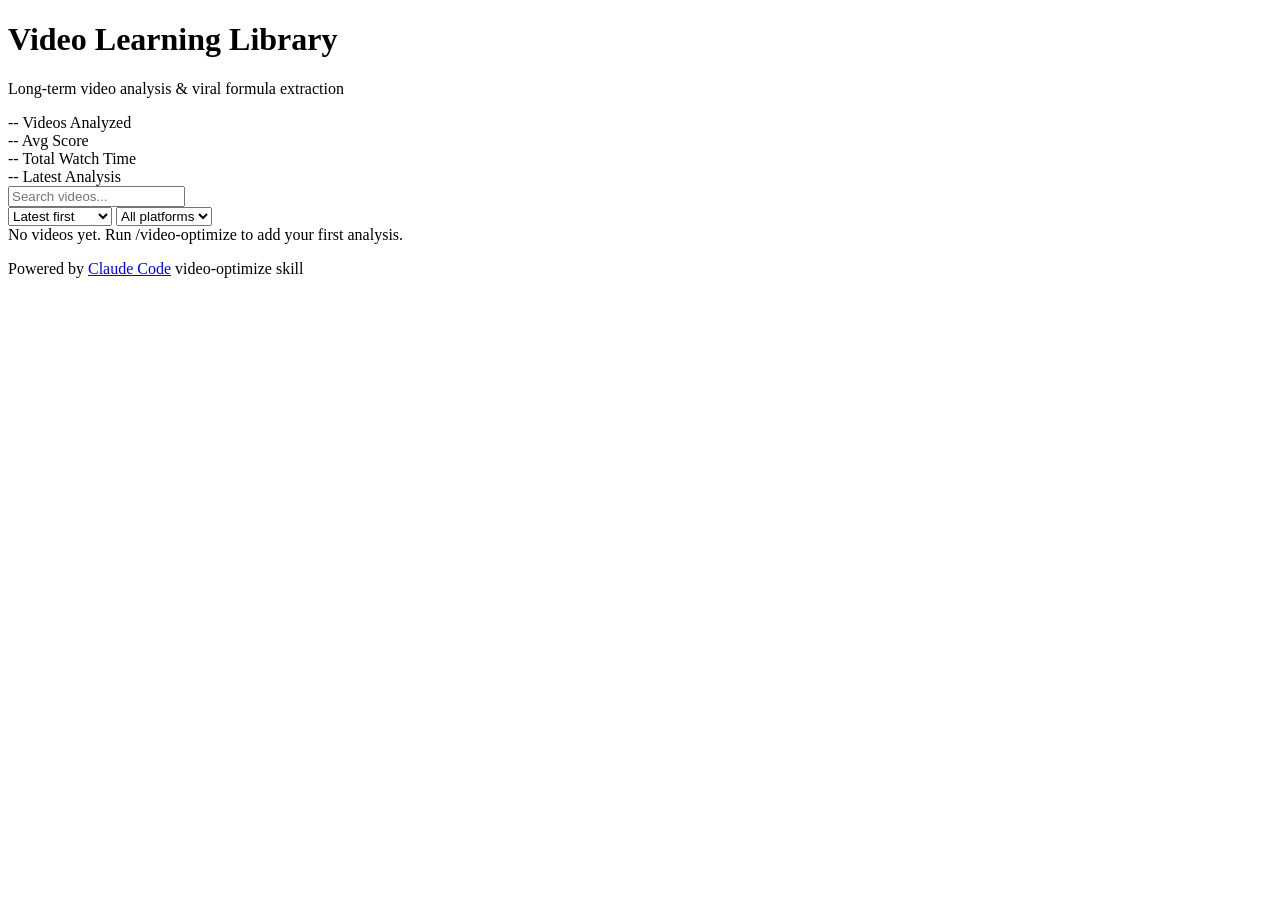
==== index.html @ 24462c11 "Initial dashboard" ====
<!DOCTYPE html>
<html lang="zh-CN">
<head>
<meta charset="UTF-8">
<meta name="viewport" content="width=device-width, initial-scale=1.0">
<title>Video Learning Library</title>
<link rel="stylesheet" href="assets/styles.css">
</head>
<body>

<header class="site-header">
    <div class="header-inner">
        <h1 class="site-title">Video Learning Library</h1>
        <p class="site-subtitle">Long-term video analysis & viral formula extraction</p>
    </div>
</header>

<div class="stats-bar" id="statsBar">
    <div class="stat-item">
        <span class="stat-value" id="statTotal">--</span>
        <span class="stat-label">Videos Analyzed</span>
    </div>
    <div class="stat-item">
        <span class="stat-value" id="statAvgScore">--</span>
        <span class="stat-label">Avg Score</span>
    </div>
    <div class="stat-item">
        <span class="stat-value" id="statWatchTime">--</span>
        <span class="stat-label">Total Watch Time</span>
    </div>
    <div class="stat-item">
        <span class="stat-value" id="statLatest">--</span>
        <span class="stat-label">Latest Analysis</span>
    </div>
</div>

<div class="container">
    <div class="toolbar">
        <input type="text" id="searchInput" class="search-input" placeholder="Search videos..." />
        <div class="filter-group">
            <select id="sortSelect" class="filter-select">
                <option value="date-desc">Latest first</option>
                <option value="date-asc">Oldest first</option>
                <option value="score-desc">Highest score</option>
                <option value="score-asc">Lowest score</option>
            </select>
            <select id="platformFilter" class="filter-select">
                <option value="">All platforms</option>
            </select>
        </div>
    </div>

    <div class="video-grid" id="videoGrid">
        <div class="loading">Loading catalog...</div>
    </div>

    <div class="empty-state" id="emptyState" style="display:none">
        <p>No videos found matching your criteria.</p>
    </div>
</div>

<footer class="site-footer">
    <p>Powered by <a href="https://github.com/anthropics/claude-code" target="_blank">Claude Code</a> video-optimize skill</p>
</footer>

<script>
let allVideos = [];

async function loadCatalog() {
    try {
        const resp = await fetch('data/catalog.json');
        if (!resp.ok) throw new Error('Catalog not found');
        const catalog = await resp.json();
        allVideos = catalog.videos || [];
        updateStats(catalog);
        populatePlatformFilter();
        renderVideos();
    } catch (e) {
        document.getElementById('videoGrid').innerHTML =
            '<div class="loading">No videos yet. Run /video-optimize to add your first analysis.</div>';
    }
}

function updateStats(catalog) {
    document.getElementById('statTotal').textContent = catalog.total_videos || 0;
    const videos = catalog.videos || [];
    if (videos.length > 0) {
        const avg = videos.reduce((s, v) => s + (v.score || 0), 0) / videos.length;
        document.getElementById('statAvgScore').textContent = avg.toFixed(1);

        const totalSec = videos.reduce((s, v) => s + (v.duration || 0), 0);
        const hours = Math.floor(totalSec / 3600);
        const mins = Math.floor((totalSec % 3600) / 60);
        document.getElementById('statWatchTime').textContent =
            hours > 0 ? hours + 'h ' + mins + 'm' : mins + 'm';

        document.getElementById('statLatest').textContent = videos[0].date || '--';
    }
}

function populatePlatformFilter() {
    const platforms = [...new Set(allVideos.map(v => v.platform).filter(Boolean))];
    const select = document.getElementById('platformFilter');
    platforms.forEach(p => {
        const opt = document.createElement('option');
        opt.value = p;
        opt.textContent = p;
        select.appendChild(opt);
    });
}

function getFilteredVideos() {
    const query = document.getElementById('searchInput').value.toLowerCase();
    const platform = document.getElementById('platformFilter').value;
    const sort = document.getElementById('sortSelect').value;

    let filtered = allVideos.filter(v => {
        if (query && !v.title.toLowerCase().includes(query) &&
            !v.summary.toLowerCase().includes(query)) return false;
        if (platform && v.platform !== platform) return false;
        return true;
    });

    filtered.sort((a, b) => {
        switch (sort) {
            case 'date-desc': return (b.date || '').localeCompare(a.date || '');
            case 'date-asc': return (a.date || '').localeCompare(b.date || '');
            case 'score-desc': return (b.score || 0) - (a.score || 0);
            case 'score-asc': return (a.score || 0) - (b.score || 0);
            default: return 0;
        }
    });

    return filtered;
}

function scoreColor(score) {
    if (score >= 8) return '#22c55e';
    if (score >= 6) return '#eab308';
    if (score >= 4) return '#f97316';
    return '#ef4444';
}

function formatDuration(seconds) {
    if (!seconds) return '--';
    const m = Math.floor(seconds / 60);
    const s = Math.floor(seconds % 60);
    return m + ':' + String(s).padStart(2, '0');
}

function platformIcon(platform) {
    const icons = {
        'YouTube': 'YT',
        'Bilibili': 'B',
        'Douyin': 'DY',
        'Xiaohongshu': 'XHS',
        'TikTok': 'TT'
    };
    return icons[platform] || '?';
}

function platformColorClass(platform) {
    const colors = {
        'YouTube': 'platform-youtube',
        'Bilibili': 'platform-bilibili',
        'Douyin': 'platform-douyin',
        'Xiaohongshu': 'platform-xiaohongshu',
        'TikTok': 'platform-tiktok'
    };
    return colors[platform] || 'platform-default';
}

function renderVideos() {
    const grid = document.getElementById('videoGrid');
    const empty = document.getElementById('emptyState');
    const videos = getFilteredVideos();

    if (videos.length === 0) {
        grid.innerHTML = '';
        empty.style.display = 'block';
        return;
    }
    empty.style.display = 'none';

    grid.innerHTML = videos.map(v => {
        const color = scoreColor(v.score);
        const pClass = platformColorClass(v.platform);
        return `
        <a class="video-card" href="${v.report || '#'}">
            <div class="card-thumb">
                <img src="${v.thumbnail || ''}" alt="" loading="lazy"
                     onerror="this.style.display='none'" />
                <span class="card-duration">${formatDuration(v.duration)}</span>
                <span class="card-platform ${pClass}">${platformIcon(v.platform)}</span>
            </div>
            <div class="card-body">
                <div class="card-header">
                    <div class="card-score" style="background:${color}">${v.score || '?'}</div>
                    <div class="card-meta">
                        <h3 class="card-title">${escapeHtml(v.title || 'Untitled')}</h3>
                        <span class="card-date">${v.date || ''}</span>
                    </div>
                </div>
                <p class="card-summary">${escapeHtml((v.summary || '').substring(0, 120))}${(v.summary || '').length > 120 ? '...' : ''}</p>
            </div>
        </a>`;
    }).join('');
}

function escapeHtml(str) {
    const div = document.createElement('div');
    div.textContent = str;
    return div.innerHTML;
}

// Event listeners
document.getElementById('searchInput').addEventListener('input', renderVideos);
document.getElementById('sortSelect').addEventListener('change', renderVideos);
document.getElementById('platformFilter').addEventListener('change', renderVideos);

// Init
loadCatalog();
</script>

</body>
</html>
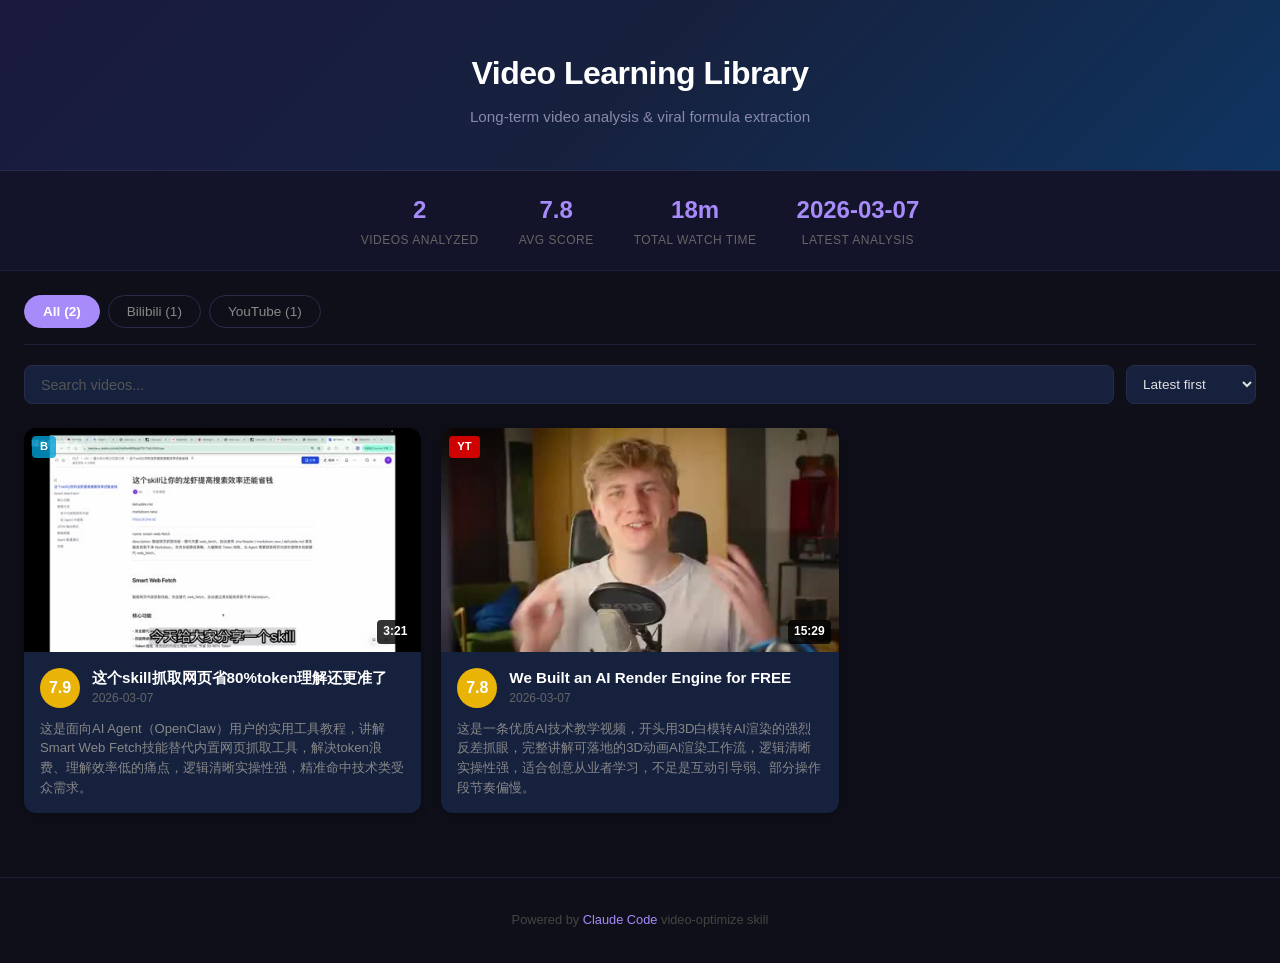
==== commit 2dbd16f2: "Update: platform category tabs" ====
--- a/index.html
+++ b/index.html
@@ -35,19 +35,18 @@
 </div>
 
 <div class="container">
+    <div class="platform-tabs" id="platformTabs">
+        <button class="tab-btn active" data-platform="">All</button>
+    </div>
+
     <div class="toolbar">
         <input type="text" id="searchInput" class="search-input" placeholder="Search videos..." />
-        <div class="filter-group">
-            <select id="sortSelect" class="filter-select">
-                <option value="date-desc">Latest first</option>
-                <option value="date-asc">Oldest first</option>
-                <option value="score-desc">Highest score</option>
-                <option value="score-asc">Lowest score</option>
-            </select>
-            <select id="platformFilter" class="filter-select">
-                <option value="">All platforms</option>
-            </select>
-        </div>
+        <select id="sortSelect" class="filter-select">
+            <option value="date-desc">Latest first</option>
+            <option value="date-asc">Oldest first</option>
+            <option value="score-desc">Highest score</option>
+            <option value="score-asc">Lowest score</option>
+        </select>
     </div>
 
     <div class="video-grid" id="videoGrid">
@@ -65,6 +64,7 @@
 
 <script>
 let allVideos = [];
+let activePlatform = '';
 
 async function loadCatalog() {
     try {
@@ -73,7 +73,7 @@
         const catalog = await resp.json();
         allVideos = catalog.videos || [];
         updateStats(catalog);
-        populatePlatformFilter();
+        buildPlatformTabs();
         renderVideos();
     } catch (e) {
         document.getElementById('videoGrid').innerHTML =
@@ -98,20 +98,50 @@
     }
 }
 
-function populatePlatformFilter() {
+const platformLabels = {
+    'YouTube': 'YouTube',
+    'Bilibili': 'Bilibili',
+    'Douyin': 'Douyin',
+    'Xiaohongshu': 'Xiaohongshu',
+    'TikTok': 'TikTok'
+};
+
+function buildPlatformTabs() {
     const platforms = [...new Set(allVideos.map(v => v.platform).filter(Boolean))];
-    const select = document.getElementById('platformFilter');
+    const container = document.getElementById('platformTabs');
+    // Count per platform
+    const counts = {};
+    allVideos.forEach(v => { counts[v.platform] = (counts[v.platform] || 0) + 1; });
+
+    // "All" tab already exists, add count
+    container.querySelector('[data-platform=""]').textContent = 'All (' + allVideos.length + ')';
+
     platforms.forEach(p => {
-        const opt = document.createElement('option');
-        opt.value = p;
-        opt.textContent = p;
-        select.appendChild(opt);
+        const btn = document.createElement('button');
+        btn.className = 'tab-btn';
+        btn.dataset.platform = p;
+        btn.textContent = (platformLabels[p] || p) + ' (' + (counts[p] || 0) + ')';
+        btn.addEventListener('click', () => {
+            container.querySelectorAll('.tab-btn').forEach(b => b.classList.remove('active'));
+            btn.classList.add('active');
+            activePlatform = p;
+            renderVideos();
+        });
+        container.appendChild(btn);
+    });
+
+    // "All" tab click handler
+    container.querySelector('[data-platform=""]').addEventListener('click', function() {
+        container.querySelectorAll('.tab-btn').forEach(b => b.classList.remove('active'));
+        this.classList.add('active');
+        activePlatform = '';
+        renderVideos();
     });
 }
 
 function getFilteredVideos() {
     const query = document.getElementById('searchInput').value.toLowerCase();
-    const platform = document.getElementById('platformFilter').value;
+    const platform = activePlatform;
     const sort = document.getElementById('sortSelect').value;
 
     let filtered = allVideos.filter(v => {
@@ -216,7 +246,6 @@
 // Event listeners
 document.getElementById('searchInput').addEventListener('input', renderVideos);
 document.getElementById('sortSelect').addEventListener('change', renderVideos);
-document.getElementById('platformFilter').addEventListener('change', renderVideos);
 
 // Init
 loadCatalog();
--- a/assets/styles.css
+++ b/assets/styles.css
@@ -0,0 +1,262 @@
+/* Video Learning Library - Dashboard Styles */
+* { margin: 0; padding: 0; box-sizing: border-box; }
+
+body {
+    font-family: -apple-system, BlinkMacSystemFont, 'Segoe UI', Roboto, 'Noto Sans SC', sans-serif;
+    background: #0f0f1a;
+    color: #e0e0e0;
+    line-height: 1.6;
+    min-height: 100vh;
+}
+
+/* Header */
+.site-header {
+    background: linear-gradient(135deg, #1a1a3e 0%, #16213e 50%, #0f3460 100%);
+    padding: 48px 24px 40px;
+    text-align: center;
+    border-bottom: 1px solid #2a2a4a;
+}
+.header-inner { max-width: 800px; margin: 0 auto; }
+.site-title {
+    font-size: 2rem;
+    font-weight: 700;
+    color: #fff;
+    letter-spacing: -0.5px;
+    margin-bottom: 6px;
+}
+.site-subtitle {
+    font-size: 0.95rem;
+    color: #8888aa;
+    font-weight: 400;
+}
+
+/* Stats Bar */
+.stats-bar {
+    display: flex;
+    justify-content: center;
+    gap: 40px;
+    padding: 20px 24px;
+    background: #13132a;
+    border-bottom: 1px solid #1e1e3a;
+}
+.stat-item { text-align: center; }
+.stat-value {
+    display: block;
+    font-size: 1.5rem;
+    font-weight: 700;
+    color: #a78bfa;
+}
+.stat-label {
+    display: block;
+    font-size: 0.75rem;
+    color: #666;
+    margin-top: 2px;
+    text-transform: uppercase;
+    letter-spacing: 0.5px;
+}
+
+/* Container */
+.container {
+    max-width: 1280px;
+    margin: 0 auto;
+    padding: 24px;
+}
+
+/* Toolbar */
+.toolbar {
+    display: flex;
+    gap: 12px;
+    margin-bottom: 24px;
+    flex-wrap: wrap;
+}
+.search-input {
+    flex: 1;
+    min-width: 200px;
+    padding: 10px 16px;
+    border-radius: 8px;
+    border: 1px solid #2a2a4a;
+    background: #16213e;
+    color: #e0e0e0;
+    font-size: 0.9rem;
+    outline: none;
+    transition: border-color 0.2s;
+}
+.search-input:focus { border-color: #a78bfa; }
+.search-input::placeholder { color: #555; }
+
+.filter-select {
+    padding: 10px 12px;
+    border-radius: 8px;
+    border: 1px solid #2a2a4a;
+    background: #16213e;
+    color: #e0e0e0;
+    font-size: 0.85rem;
+    cursor: pointer;
+    outline: none;
+}
+.filter-select:focus { border-color: #a78bfa; }
+
+/* Platform Tabs */
+.platform-tabs {
+    display: flex;
+    gap: 8px;
+    margin-bottom: 20px;
+    padding-bottom: 16px;
+    border-bottom: 1px solid #1e1e3a;
+    flex-wrap: wrap;
+}
+.tab-btn {
+    padding: 8px 18px;
+    border-radius: 20px;
+    border: 1px solid #2a2a4a;
+    background: transparent;
+    color: #888;
+    font-size: 0.85rem;
+    cursor: pointer;
+    transition: all 0.2s;
+    font-family: inherit;
+}
+.tab-btn:hover {
+    border-color: #a78bfa;
+    color: #c4b5fd;
+}
+.tab-btn.active {
+    background: #a78bfa;
+    color: #fff;
+    border-color: #a78bfa;
+    font-weight: 600;
+}
+
+/* Video Grid */
+.video-grid {
+    display: grid;
+    grid-template-columns: repeat(auto-fill, minmax(300px, 1fr));
+    gap: 20px;
+}
+
+/* Video Card */
+.video-card {
+    background: #16213e;
+    border-radius: 12px;
+    overflow: hidden;
+    text-decoration: none;
+    color: inherit;
+    transition: transform 0.2s, box-shadow 0.2s;
+    box-shadow: 0 2px 8px rgba(0,0,0,0.3);
+}
+.video-card:hover {
+    transform: translateY(-4px);
+    box-shadow: 0 8px 24px rgba(0,0,0,0.4);
+}
+
+.card-thumb {
+    position: relative;
+    width: 100%;
+    padding-top: 56.25%;
+    background: #0a0a1a;
+    overflow: hidden;
+}
+.card-thumb img {
+    position: absolute;
+    top: 0; left: 0;
+    width: 100%; height: 100%;
+    object-fit: cover;
+}
+.card-duration {
+    position: absolute;
+    bottom: 8px; right: 8px;
+    background: rgba(0,0,0,0.8);
+    color: #fff;
+    padding: 2px 6px;
+    border-radius: 4px;
+    font-size: 0.75rem;
+    font-weight: 600;
+}
+.card-platform {
+    position: absolute;
+    top: 8px; left: 8px;
+    padding: 2px 8px;
+    border-radius: 4px;
+    font-size: 0.7rem;
+    font-weight: 700;
+    color: #fff;
+}
+.platform-youtube { background: #ff0000cc; }
+.platform-bilibili { background: #00a1d6cc; }
+.platform-douyin { background: #161823cc; border: 1px solid #fe2c55; }
+.platform-xiaohongshu { background: #ff2442cc; }
+.platform-tiktok { background: #010101cc; border: 1px solid #25f4ee; }
+.platform-default { background: #444; }
+
+.card-body { padding: 16px; }
+.card-header {
+    display: flex;
+    align-items: flex-start;
+    gap: 12px;
+    margin-bottom: 10px;
+}
+.card-score {
+    flex-shrink: 0;
+    width: 40px; height: 40px;
+    border-radius: 50%;
+    display: flex;
+    align-items: center;
+    justify-content: center;
+    font-size: 1rem;
+    font-weight: 700;
+    color: #fff;
+}
+.card-meta { flex: 1; min-width: 0; }
+.card-title {
+    font-size: 0.95rem;
+    font-weight: 600;
+    color: #fff;
+    line-height: 1.3;
+    display: -webkit-box;
+    -webkit-line-clamp: 2;
+    -webkit-box-orient: vertical;
+    overflow: hidden;
+}
+.card-date {
+    font-size: 0.75rem;
+    color: #666;
+    margin-top: 2px;
+    display: block;
+}
+.card-summary {
+    font-size: 0.82rem;
+    color: #888;
+    line-height: 1.5;
+}
+
+/* Loading & Empty */
+.loading, .empty-state {
+    text-align: center;
+    padding: 60px 20px;
+    color: #555;
+    font-size: 0.95rem;
+}
+
+/* Footer */
+.site-footer {
+    text-align: center;
+    padding: 32px 20px;
+    margin-top: 40px;
+    border-top: 1px solid #1e1e3a;
+    font-size: 0.8rem;
+    color: #444;
+}
+.site-footer a { color: #a78bfa; text-decoration: none; }
+.site-footer a:hover { text-decoration: underline; }
+
+/* Responsive */
+@media (max-width: 640px) {
+    .site-header { padding: 32px 16px 28px; }
+    .site-title { font-size: 1.5rem; }
+    .stats-bar { gap: 20px; flex-wrap: wrap; }
+    .stat-value { font-size: 1.2rem; }
+    .video-grid { grid-template-columns: 1fr; }
+    .toolbar { flex-direction: column; }
+    .filter-group { width: 100%; }
+    .filter-select { flex: 1; }
+}
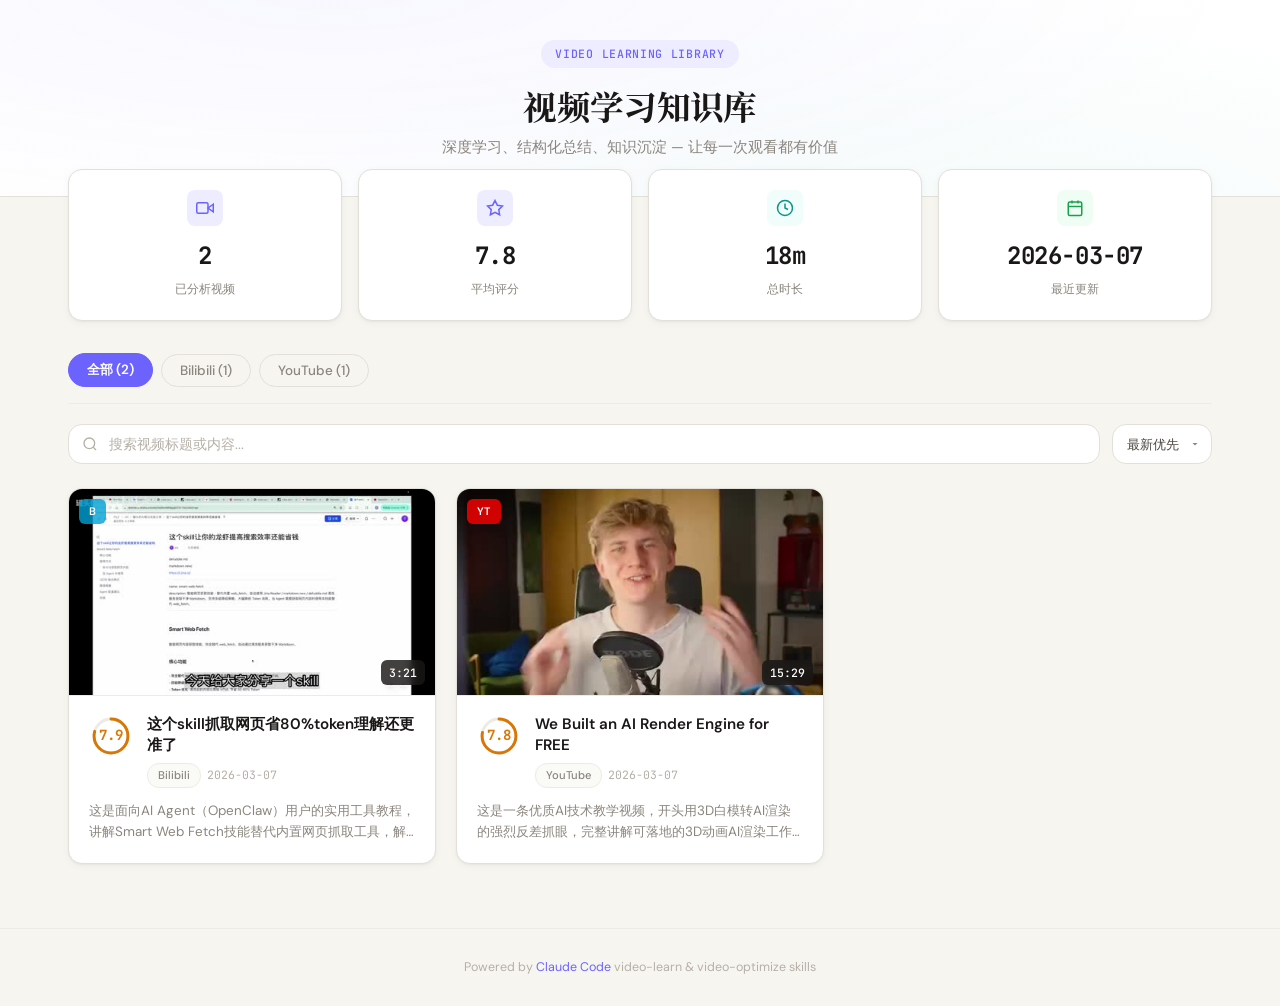
==== commit c7c93178: "Update dashboard to warm editorial notebook design" ====
--- a/index.html
+++ b/index.html
@@ -4,62 +4,81 @@
 <meta charset="UTF-8">
 <meta name="viewport" content="width=device-width, initial-scale=1.0">
 <title>Video Learning Library</title>
+<link rel="preconnect" href="https://fonts.googleapis.com">
+<link href="https://fonts.googleapis.com/css2?family=Noto+Serif+SC:wght@400;600;700&family=DM+Sans:ital,opsz,wght@0,9..40,300;0,9..40,400;0,9..40,500;0,9..40,600;0,9..40,700;1,9..40,400&family=JetBrains+Mono:wght@400;500&display=swap" rel="stylesheet">
 <link rel="stylesheet" href="assets/styles.css">
 </head>
 <body>
 
 <header class="site-header">
-    <div class="header-inner">
-        <h1 class="site-title">Video Learning Library</h1>
-        <p class="site-subtitle">Long-term video analysis & viral formula extraction</p>
-    </div>
+  <div class="header-inner">
+    <span class="site-logo">VIDEO LEARNING LIBRARY</span>
+    <h1 class="site-title">&#x89C6;&#x9891;&#x5B66;&#x4E60;&#x77E5;&#x8BC6;&#x5E93;</h1>
+    <p class="site-subtitle">&#x6DF1;&#x5EA6;&#x5B66;&#x4E60;&#x3001;&#x7ED3;&#x6784;&#x5316;&#x603B;&#x7ED3;&#x3001;&#x77E5;&#x8BC6;&#x6C89;&#x6DC0; &mdash; &#x8BA9;&#x6BCF;&#x4E00;&#x6B21;&#x89C2;&#x770B;&#x90FD;&#x6709;&#x4EF7;&#x503C;</p>
+  </div>
 </header>
 
 <div class="stats-bar" id="statsBar">
-    <div class="stat-item">
-        <span class="stat-value" id="statTotal">--</span>
-        <span class="stat-label">Videos Analyzed</span>
-    </div>
-    <div class="stat-item">
-        <span class="stat-value" id="statAvgScore">--</span>
-        <span class="stat-label">Avg Score</span>
-    </div>
-    <div class="stat-item">
-        <span class="stat-value" id="statWatchTime">--</span>
-        <span class="stat-label">Total Watch Time</span>
-    </div>
-    <div class="stat-item">
-        <span class="stat-value" id="statLatest">--</span>
-        <span class="stat-label">Latest Analysis</span>
-    </div>
+  <div class="stat-card">
+    <div class="stat-icon si-ink">
+      <svg width="18" height="18" viewBox="0 0 24 24" fill="none" stroke="currentColor" stroke-width="2"><path d="M23 7l-7 5 7 5V7z"/><rect x="1" y="5" width="15" height="14" rx="2"/></svg>
+    </div>
+    <span class="stat-value" id="statTotal">--</span>
+    <span class="stat-label">&#x5DF2;&#x5206;&#x6790;&#x89C6;&#x9891;</span>
+  </div>
+  <div class="stat-card">
+    <div class="stat-icon si-ink">
+      <svg width="18" height="18" viewBox="0 0 24 24" fill="none" stroke="currentColor" stroke-width="2"><polygon points="12 2 15.09 8.26 22 9.27 17 14.14 18.18 21.02 12 17.77 5.82 21.02 7 14.14 2 9.27 8.91 8.26 12 2"/></svg>
+    </div>
+    <span class="stat-value" id="statAvgScore">--</span>
+    <span class="stat-label">&#x5E73;&#x5747;&#x8BC4;&#x5206;</span>
+  </div>
+  <div class="stat-card">
+    <div class="stat-icon si-teal">
+      <svg width="18" height="18" viewBox="0 0 24 24" fill="none" stroke="currentColor" stroke-width="2"><circle cx="12" cy="12" r="10"/><path d="M12 6v6l4 2"/></svg>
+    </div>
+    <span class="stat-value" id="statWatchTime">--</span>
+    <span class="stat-label">&#x603B;&#x65F6;&#x957F;</span>
+  </div>
+  <div class="stat-card">
+    <div class="stat-icon si-green">
+      <svg width="18" height="18" viewBox="0 0 24 24" fill="none" stroke="currentColor" stroke-width="2"><rect x="3" y="4" width="18" height="18" rx="2"/><line x1="16" y1="2" x2="16" y2="6"/><line x1="8" y1="2" x2="8" y2="6"/><line x1="3" y1="10" x2="21" y2="10"/></svg>
+    </div>
+    <span class="stat-value" id="statLatest">--</span>
+    <span class="stat-label">&#x6700;&#x8FD1;&#x66F4;&#x65B0;</span>
+  </div>
 </div>
 
 <div class="container">
-    <div class="platform-tabs" id="platformTabs">
-        <button class="tab-btn active" data-platform="">All</button>
-    </div>
-
-    <div class="toolbar">
-        <input type="text" id="searchInput" class="search-input" placeholder="Search videos..." />
-        <select id="sortSelect" class="filter-select">
-            <option value="date-desc">Latest first</option>
-            <option value="date-asc">Oldest first</option>
-            <option value="score-desc">Highest score</option>
-            <option value="score-asc">Lowest score</option>
-        </select>
-    </div>
-
-    <div class="video-grid" id="videoGrid">
-        <div class="loading">Loading catalog...</div>
-    </div>
-
-    <div class="empty-state" id="emptyState" style="display:none">
-        <p>No videos found matching your criteria.</p>
-    </div>
+  <div class="tab-row" id="platformTabs">
+    <button class="tab-btn active" data-platform="">All</button>
+  </div>
+
+  <div class="toolbar">
+    <div class="search-box">
+      <svg width="16" height="16" viewBox="0 0 24 24" fill="none" stroke="currentColor" stroke-width="2"><circle cx="11" cy="11" r="8"/><line x1="21" y1="21" x2="16.65" y2="16.65"/></svg>
+      <input type="text" id="searchInput" placeholder="&#x641C;&#x7D22;&#x89C6;&#x9891;&#x6807;&#x9898;&#x6216;&#x5185;&#x5BB9;..." />
+    </div>
+    <select id="sortSelect" class="sort-select">
+      <option value="date-desc">&#x6700;&#x65B0;&#x4F18;&#x5148;</option>
+      <option value="date-asc">&#x6700;&#x65E9;&#x4F18;&#x5148;</option>
+      <option value="score-desc">&#x8BC4;&#x5206;&#x6700;&#x9AD8;</option>
+      <option value="score-asc">&#x8BC4;&#x5206;&#x6700;&#x4F4E;</option>
+    </select>
+  </div>
+
+  <div class="video-grid" id="videoGrid">
+    <div class="loading-state"><div class="spinner"></div>Loading catalog...</div>
+  </div>
+
+  <div class="empty-state" id="emptyState" style="display:none">
+    <p class="empty-title">&#x6CA1;&#x6709;&#x627E;&#x5230;&#x5339;&#x914D;&#x7684;&#x89C6;&#x9891;</p>
+    <p class="empty-hint">&#x8BD5;&#x8BD5;&#x5176;&#x4ED6;&#x641C;&#x7D22;&#x5173;&#x952E;&#x8BCD;&#x6216;&#x5207;&#x6362;&#x5206;&#x7C7B;&#x6807;&#x7B7E;</p>
+  </div>
 </div>
 
 <footer class="site-footer">
-    <p>Powered by <a href="https://github.com/anthropics/claude-code" target="_blank">Claude Code</a> video-optimize skill</p>
+  <p>Powered by <a href="https://github.com/anthropics/claude-code" target="_blank">Claude Code</a> video-learn &amp; video-optimize skills</p>
 </footer>
 
 <script>
@@ -77,7 +96,7 @@
         renderVideos();
     } catch (e) {
         document.getElementById('videoGrid').innerHTML =
-            '<div class="loading">No videos yet. Run /video-optimize to add your first analysis.</div>';
+            '<div class="loading-state">&#x8FD8;&#x6CA1;&#x6709;&#x89C6;&#x9891;&#xFF0C;&#x8FD0;&#x884C; /video-learn &#x6216; /video-optimize &#x6DFB;&#x52A0;&#x7B2C;&#x4E00;&#x4E2A;&#x5206;&#x6790;&#x3002;</div>';
     }
 }
 
@@ -87,70 +106,71 @@
     if (videos.length > 0) {
         const avg = videos.reduce((s, v) => s + (v.score || 0), 0) / videos.length;
         document.getElementById('statAvgScore').textContent = avg.toFixed(1);
-
         const totalSec = videos.reduce((s, v) => s + (v.duration || 0), 0);
         const hours = Math.floor(totalSec / 3600);
         const mins = Math.floor((totalSec % 3600) / 60);
         document.getElementById('statWatchTime').textContent =
             hours > 0 ? hours + 'h ' + mins + 'm' : mins + 'm';
-
         document.getElementById('statLatest').textContent = videos[0].date || '--';
     }
 }
 
-const platformLabels = {
-    'YouTube': 'YouTube',
-    'Bilibili': 'Bilibili',
-    'Douyin': 'Douyin',
-    'Xiaohongshu': 'Xiaohongshu',
-    'TikTok': 'TikTok'
-};
-
 function buildPlatformTabs() {
-    const platforms = [...new Set(allVideos.map(v => v.platform).filter(Boolean))];
     const container = document.getElementById('platformTabs');
-    // Count per platform
+    const learningCount = allVideos.filter(v => v.type === 'learning').length;
+    const optimizeCount = allVideos.filter(v => v.type !== 'learning').length;
+    const platforms = [...new Set(allVideos.filter(v => v.type !== 'learning').map(v => v.platform).filter(Boolean))];
     const counts = {};
-    allVideos.forEach(v => { counts[v.platform] = (counts[v.platform] || 0) + 1; });
-
-    // "All" tab already exists, add count
-    container.querySelector('[data-platform=""]').textContent = 'All (' + allVideos.length + ')';
-
+    allVideos.filter(v => v.type !== 'learning').forEach(v => { counts[v.platform] = (counts[v.platform] || 0) + 1; });
+
+    container.querySelector('[data-platform=""]').textContent = '\u5168\u90E8 (' + allVideos.length + ')';
+
+    if (learningCount > 0) {
+        const btn = document.createElement('button');
+        btn.className = 'tab-btn tab-learning';
+        btn.dataset.platform = '__learning__';
+        btn.textContent = '\u5B66\u4E60\u7B14\u8BB0 (' + learningCount + ')';
+        btn.addEventListener('click', () => { setTab(btn, '__learning__'); });
+        container.appendChild(btn);
+    }
+    if (learningCount > 0 && optimizeCount > 0) {
+        const btn = document.createElement('button');
+        btn.className = 'tab-btn';
+        btn.dataset.platform = '__optimize__';
+        btn.textContent = '\u7206\u6B3E\u5206\u6790 (' + optimizeCount + ')';
+        btn.addEventListener('click', () => { setTab(btn, '__optimize__'); });
+        container.appendChild(btn);
+    }
     platforms.forEach(p => {
         const btn = document.createElement('button');
         btn.className = 'tab-btn';
         btn.dataset.platform = p;
-        btn.textContent = (platformLabels[p] || p) + ' (' + (counts[p] || 0) + ')';
-        btn.addEventListener('click', () => {
-            container.querySelectorAll('.tab-btn').forEach(b => b.classList.remove('active'));
-            btn.classList.add('active');
-            activePlatform = p;
-            renderVideos();
-        });
+        btn.textContent = p + ' (' + (counts[p] || 0) + ')';
+        btn.addEventListener('click', () => { setTab(btn, p); });
         container.appendChild(btn);
     });
-
-    // "All" tab click handler
-    container.querySelector('[data-platform=""]').addEventListener('click', function() {
-        container.querySelectorAll('.tab-btn').forEach(b => b.classList.remove('active'));
-        this.classList.add('active');
-        activePlatform = '';
-        renderVideos();
-    });
+    container.querySelector('[data-platform=""]').addEventListener('click', function() { setTab(this, ''); });
+}
+
+function setTab(btn, platform) {
+    document.querySelectorAll('.tab-btn').forEach(b => b.classList.remove('active'));
+    btn.classList.add('active');
+    activePlatform = platform;
+    renderVideos();
 }
 
 function getFilteredVideos() {
     const query = document.getElementById('searchInput').value.toLowerCase();
     const platform = activePlatform;
     const sort = document.getElementById('sortSelect').value;
-
     let filtered = allVideos.filter(v => {
         if (query && !v.title.toLowerCase().includes(query) &&
-            !v.summary.toLowerCase().includes(query)) return false;
-        if (platform && v.platform !== platform) return false;
+            !(v.summary || '').toLowerCase().includes(query)) return false;
+        if (platform === '__learning__' && v.type !== 'learning') return false;
+        if (platform === '__optimize__' && v.type === 'learning') return false;
+        if (platform && platform !== '__learning__' && platform !== '__optimize__' && v.platform !== platform) return false;
         return true;
     });
-
     filtered.sort((a, b) => {
         switch (sort) {
             case 'date-desc': return (b.date || '').localeCompare(a.date || '');
@@ -160,15 +180,7 @@
             default: return 0;
         }
     });
-
     return filtered;
-}
-
-function scoreColor(score) {
-    if (score >= 8) return '#22c55e';
-    if (score >= 6) return '#eab308';
-    if (score >= 4) return '#f97316';
-    return '#ef4444';
 }
 
 function formatDuration(seconds) {
@@ -178,61 +190,104 @@
     return m + ':' + String(s).padStart(2, '0');
 }
 
+function scoreRingSvg(score, strokeColor) {
+    const circ = 125.7;
+    const offset = circ - (score / 10.0) * circ;
+    return '<svg width="44" height="44" viewBox="0 0 52 52">' +
+      '<circle cx="26" cy="26" r="20" fill="none" stroke="#EDEBE4" stroke-width="3.5"/>' +
+      '<circle cx="26" cy="26" r="20" fill="none" stroke="' + strokeColor + '" stroke-width="3.5" ' +
+      'stroke-dasharray="' + circ.toFixed(1) + '" stroke-dashoffset="' + offset.toFixed(1) + '" stroke-linecap="round"/>' +
+      '</svg>';
+}
+
+function scoreStrokeColor(score) {
+    if (score >= 8) return '#16A34A';
+    if (score >= 6) return '#D97706';
+    return '#E11D48';
+}
+
+function scoreTextClass(score) {
+    if (score >= 8) return 'ring-num-green';
+    if (score >= 6) return 'ring-num-amber';
+    return 'ring-num-rose';
+}
+
 function platformIcon(platform) {
-    const icons = {
-        'YouTube': 'YT',
-        'Bilibili': 'B',
-        'Douyin': 'DY',
-        'Xiaohongshu': 'XHS',
-        'TikTok': 'TT'
-    };
-    return icons[platform] || '?';
-}
-
-function platformColorClass(platform) {
-    const colors = {
-        'YouTube': 'platform-youtube',
-        'Bilibili': 'platform-bilibili',
-        'Douyin': 'platform-douyin',
-        'Xiaohongshu': 'platform-xiaohongshu',
-        'TikTok': 'platform-tiktok'
-    };
-    return colors[platform] || 'platform-default';
+    return {'YouTube':'YT','Bilibili':'B','Douyin':'DY','Xiaohongshu':'XHS','TikTok':'TT'}[platform] || '?';
+}
+
+function platformBadgeClass(platform) {
+    return {'YouTube':'badge-yt','Bilibili':'badge-bili','Douyin':'badge-dy',
+            'Xiaohongshu':'badge-xhs','TikTok':'badge-tt'}[platform] || 'badge-default';
 }
 
 function renderVideos() {
     const grid = document.getElementById('videoGrid');
     const empty = document.getElementById('emptyState');
     const videos = getFilteredVideos();
-
-    if (videos.length === 0) {
-        grid.innerHTML = '';
-        empty.style.display = 'block';
-        return;
-    }
+    if (videos.length === 0) { grid.innerHTML = ''; empty.style.display = 'block'; return; }
     empty.style.display = 'none';
 
     grid.innerHTML = videos.map(v => {
-        const color = scoreColor(v.score);
-        const pClass = platformColorClass(v.platform);
+        const score = v.learning_rating || v.score || 0;
+        const isLearning = v.type === 'learning';
+
+        if (isLearning) {
+            const diffMap = {'beginner':['\u521D\u7EA7','pill-diff-b'],'intermediate':['\u4E2D\u7EA7','pill-diff-i'],'advanced':['\u9AD8\u7EA7','pill-diff-a']};
+            const [diffLabel, diffClass] = diffMap[v.difficulty] || diffMap['intermediate'];
+            return `
+            <a class="video-card" href="${v.report || '#'}">
+              <div class="card-thumb">
+                <img src="${v.thumbnail || ''}" alt="" loading="lazy" onerror="this.style.display='none'" />
+                <span class="card-duration">${formatDuration(v.duration)}</span>
+                <span class="card-badge badge-learn">LEARN</span>
+              </div>
+              <div class="card-body">
+                <div class="card-head">
+                  <div class="card-ring">
+                    ${scoreRingSvg(score, '#6C63FF')}
+                    <span class="ring-num ring-num-ink">${score}</span>
+                  </div>
+                  <div class="card-info">
+                    <h3 class="card-title">${escapeHtml(v.title || 'Untitled')}</h3>
+                    <div class="card-tags">
+                      <span class="card-pill ${diffClass}">${diffLabel}</span>
+                      ${v.category ? '<span class="card-pill pill-cat">' + escapeHtml(v.category) + '</span>' : ''}
+                      <span class="card-date">${v.date || ''}</span>
+                    </div>
+                  </div>
+                </div>
+                <p class="card-summary">${escapeHtml((v.summary || '').substring(0, 120))}${(v.summary || '').length > 120 ? '...' : ''}</p>
+              </div>
+            </a>`;
+        }
+
+        const strokeColor = scoreStrokeColor(score);
+        const textClass = scoreTextClass(score);
+        const badgeCls = platformBadgeClass(v.platform);
         return `
         <a class="video-card" href="${v.report || '#'}">
-            <div class="card-thumb">
-                <img src="${v.thumbnail || ''}" alt="" loading="lazy"
-                     onerror="this.style.display='none'" />
-                <span class="card-duration">${formatDuration(v.duration)}</span>
-                <span class="card-platform ${pClass}">${platformIcon(v.platform)}</span>
+          <div class="card-thumb">
+            <img src="${v.thumbnail || ''}" alt="" loading="lazy" onerror="this.style.display='none'" />
+            <span class="card-duration">${formatDuration(v.duration)}</span>
+            <span class="card-badge ${badgeCls}">${platformIcon(v.platform)}</span>
+          </div>
+          <div class="card-body">
+            <div class="card-head">
+              <div class="card-ring">
+                ${scoreRingSvg(score, strokeColor)}
+                <span class="ring-num ${textClass}">${score}</span>
+              </div>
+              <div class="card-info">
+                <h3 class="card-title">${escapeHtml(v.title || 'Untitled')}</h3>
+                <div class="card-tags">
+                  <span class="card-pill pill-platform">${v.platform || ''}</span>
+                  <span class="card-date">${v.date || ''}</span>
+                </div>
+              </div>
             </div>
-            <div class="card-body">
-                <div class="card-header">
-                    <div class="card-score" style="background:${color}">${v.score || '?'}</div>
-                    <div class="card-meta">
-                        <h3 class="card-title">${escapeHtml(v.title || 'Untitled')}</h3>
-                        <span class="card-date">${v.date || ''}</span>
-                    </div>
-                </div>
-                <p class="card-summary">${escapeHtml((v.summary || '').substring(0, 120))}${(v.summary || '').length > 120 ? '...' : ''}</p>
-            </div>
+            <p class="card-summary">${escapeHtml((v.summary || '').substring(0, 120))}${(v.summary || '').length > 120 ? '...' : ''}</p>
+          </div>
         </a>`;
     }).join('');
 }
@@ -243,11 +298,8 @@
     return div.innerHTML;
 }
 
-// Event listeners
 document.getElementById('searchInput').addEventListener('input', renderVideos);
 document.getElementById('sortSelect').addEventListener('change', renderVideos);
-
-// Init
 loadCatalog();
 </script>
 
--- a/assets/styles.css
+++ b/assets/styles.css
@@ -1,262 +1,200 @@
-/* Video Learning Library - Dashboard Styles */
-* { margin: 0; padding: 0; box-sizing: border-box; }
-
-body {
-    font-family: -apple-system, BlinkMacSystemFont, 'Segoe UI', Roboto, 'Noto Sans SC', sans-serif;
-    background: #0f0f1a;
-    color: #e0e0e0;
-    line-height: 1.6;
-    min-height: 100vh;
-}
+/* Video Learning Library - Editorial Notebook Style */
+*{margin:0;padding:0;box-sizing:border-box}
+:root{
+  --bg:#F6F5F0;--bg-warm:#FAF9F5;--card:#FFFFFF;--card-alt:#FAFAF7;
+  --border:#E2E0D8;--border-light:#EDEBE4;
+  --text:#1A1816;--text-2:#4A4640;--text-3:#8A857D;--text-4:#B5B0A6;
+  --ink:#6C63FF;--ink-light:#EEEDFF;--ink-mid:#C5C1FF;--ink-deep:#4F46E5;
+  --teal:#0D9488;--teal-bg:#F0FDFA;--amber:#D97706;--amber-bg:#FFFBEB;
+  --rose:#E11D48;--rose-bg:#FFF1F2;--green:#16A34A;--green-bg:#F0FDF4;
+  --serif:'Noto Serif SC',Georgia,serif;
+  --sans:'DM Sans',-apple-system,BlinkMacSystemFont,'Noto Sans SC',sans-serif;
+  --mono:'JetBrains Mono',monospace;
+  --r:14px;--r-sm:8px;
+  --sh:0 1px 2px rgba(26,24,22,.04),0 2px 8px rgba(26,24,22,.04);
+  --sh-md:0 2px 8px rgba(26,24,22,.06),0 8px 24px rgba(26,24,22,.06);
+  --sh-lg:0 4px 12px rgba(26,24,22,.06),0 16px 40px rgba(26,24,22,.08);
+}
+html{scroll-behavior:smooth}
+body{font-family:var(--sans);background:var(--bg);color:var(--text);line-height:1.7;-webkit-font-smoothing:antialiased;font-size:15px}
 
 /* Header */
-.site-header {
-    background: linear-gradient(135deg, #1a1a3e 0%, #16213e 50%, #0f3460 100%);
-    padding: 48px 24px 40px;
-    text-align: center;
-    border-bottom: 1px solid #2a2a4a;
-}
-.header-inner { max-width: 800px; margin: 0 auto; }
-.site-title {
-    font-size: 2rem;
-    font-weight: 700;
-    color: #fff;
-    letter-spacing: -0.5px;
-    margin-bottom: 6px;
-}
-.site-subtitle {
-    font-size: 0.95rem;
-    color: #8888aa;
-    font-weight: 400;
-}
-
-/* Stats Bar */
-.stats-bar {
-    display: flex;
-    justify-content: center;
-    gap: 40px;
-    padding: 20px 24px;
-    background: #13132a;
-    border-bottom: 1px solid #1e1e3a;
-}
-.stat-item { text-align: center; }
-.stat-value {
-    display: block;
-    font-size: 1.5rem;
-    font-weight: 700;
-    color: #a78bfa;
-}
-.stat-label {
-    display: block;
-    font-size: 0.75rem;
-    color: #666;
-    margin-top: 2px;
-    text-transform: uppercase;
-    letter-spacing: 0.5px;
-}
+.site-header{
+  background:var(--card);border-bottom:1px solid var(--border);
+  padding:40px 28px 36px;text-align:center;position:relative;overflow:hidden;
+}
+.site-header::before{
+  content:'';position:absolute;top:-50%;left:-10%;width:120%;height:200%;
+  background:radial-gradient(ellipse at 30% 20%,rgba(108,99,255,.05) 0%,transparent 60%),
+             radial-gradient(ellipse at 70% 80%,rgba(13,148,136,.04) 0%,transparent 50%);
+  pointer-events:none;
+}
+.header-inner{max-width:800px;margin:0 auto;position:relative}
+.site-logo{
+  font-family:var(--mono);font-size:.72rem;color:var(--ink);background:var(--ink-light);
+  padding:4px 14px;border-radius:20px;display:inline-block;margin-bottom:16px;
+  letter-spacing:.06em;font-weight:500;
+}
+.site-title{
+  font-family:var(--serif);font-size:clamp(1.5rem,3.5vw,2.1rem);font-weight:700;
+  letter-spacing:-.02em;color:var(--text);margin-bottom:8px;line-height:1.3;
+}
+.site-subtitle{font-size:.92rem;color:var(--text-3);font-weight:400;max-width:44ch;margin:0 auto}
+
+/* Stats */
+.stats-bar{
+  display:grid;grid-template-columns:repeat(4,1fr);gap:16px;
+  max-width:1200px;margin:-28px auto 0;padding:0 28px;position:relative;z-index:1;
+}
+.stat-card{
+  background:var(--card);border:1px solid var(--border);border-radius:var(--r);
+  padding:20px 24px;text-align:center;box-shadow:var(--sh);
+  transition:box-shadow .2s,transform .2s;
+}
+.stat-card:hover{box-shadow:var(--sh-md);transform:translateY(-2px)}
+.stat-icon{
+  width:36px;height:36px;border-radius:var(--r-sm);
+  display:inline-flex;align-items:center;justify-content:center;margin-bottom:10px;
+}
+.si-ink{background:var(--ink-light);color:var(--ink)}
+.si-teal{background:var(--teal-bg);color:var(--teal)}
+.si-green{background:var(--green-bg);color:var(--green)}
+.stat-value{
+  display:block;font-family:var(--mono);font-size:1.5rem;font-weight:700;
+  color:var(--text);letter-spacing:-.02em;
+}
+.stat-label{display:block;font-size:.78rem;color:var(--text-3);margin-top:2px;font-weight:400}
 
 /* Container */
-.container {
-    max-width: 1280px;
-    margin: 0 auto;
-    padding: 24px;
-}
+.container{max-width:1200px;margin:0 auto;padding:32px 28px 64px}
+
+/* Tabs */
+.tab-row{
+  display:flex;align-items:center;gap:8px;margin-bottom:20px;
+  padding-bottom:16px;border-bottom:1px solid var(--border-light);flex-wrap:wrap;
+}
+.tab-btn{
+  padding:7px 18px;border-radius:20px;border:1px solid var(--border);
+  background:transparent;color:var(--text-3);font-size:.84rem;font-weight:500;
+  cursor:pointer;transition:all .2s;font-family:var(--sans);
+}
+.tab-btn:hover{border-color:var(--ink-mid);color:var(--ink);background:var(--ink-light)}
+.tab-btn.active{background:var(--ink);color:#fff;border-color:var(--ink);font-weight:600}
+.tab-btn.tab-learning.active{background:linear-gradient(135deg,var(--ink),var(--ink-deep));border-color:var(--ink-deep)}
 
 /* Toolbar */
-.toolbar {
-    display: flex;
-    gap: 12px;
-    margin-bottom: 24px;
-    flex-wrap: wrap;
-}
-.search-input {
-    flex: 1;
-    min-width: 200px;
-    padding: 10px 16px;
-    border-radius: 8px;
-    border: 1px solid #2a2a4a;
-    background: #16213e;
-    color: #e0e0e0;
-    font-size: 0.9rem;
-    outline: none;
-    transition: border-color 0.2s;
-}
-.search-input:focus { border-color: #a78bfa; }
-.search-input::placeholder { color: #555; }
-
-.filter-select {
-    padding: 10px 12px;
-    border-radius: 8px;
-    border: 1px solid #2a2a4a;
-    background: #16213e;
-    color: #e0e0e0;
-    font-size: 0.85rem;
-    cursor: pointer;
-    outline: none;
-}
-.filter-select:focus { border-color: #a78bfa; }
-
-/* Platform Tabs */
-.platform-tabs {
-    display: flex;
-    gap: 8px;
-    margin-bottom: 20px;
-    padding-bottom: 16px;
-    border-bottom: 1px solid #1e1e3a;
-    flex-wrap: wrap;
-}
-.tab-btn {
-    padding: 8px 18px;
-    border-radius: 20px;
-    border: 1px solid #2a2a4a;
-    background: transparent;
-    color: #888;
-    font-size: 0.85rem;
-    cursor: pointer;
-    transition: all 0.2s;
-    font-family: inherit;
-}
-.tab-btn:hover {
-    border-color: #a78bfa;
-    color: #c4b5fd;
-}
-.tab-btn.active {
-    background: #a78bfa;
-    color: #fff;
-    border-color: #a78bfa;
-    font-weight: 600;
-}
-
-/* Video Grid */
-.video-grid {
-    display: grid;
-    grid-template-columns: repeat(auto-fill, minmax(300px, 1fr));
-    gap: 20px;
-}
-
-/* Video Card */
-.video-card {
-    background: #16213e;
-    border-radius: 12px;
-    overflow: hidden;
-    text-decoration: none;
-    color: inherit;
-    transition: transform 0.2s, box-shadow 0.2s;
-    box-shadow: 0 2px 8px rgba(0,0,0,0.3);
-}
-.video-card:hover {
-    transform: translateY(-4px);
-    box-shadow: 0 8px 24px rgba(0,0,0,0.4);
-}
-
-.card-thumb {
-    position: relative;
-    width: 100%;
-    padding-top: 56.25%;
-    background: #0a0a1a;
-    overflow: hidden;
-}
-.card-thumb img {
-    position: absolute;
-    top: 0; left: 0;
-    width: 100%; height: 100%;
-    object-fit: cover;
-}
-.card-duration {
-    position: absolute;
-    bottom: 8px; right: 8px;
-    background: rgba(0,0,0,0.8);
-    color: #fff;
-    padding: 2px 6px;
-    border-radius: 4px;
-    font-size: 0.75rem;
-    font-weight: 600;
-}
-.card-platform {
-    position: absolute;
-    top: 8px; left: 8px;
-    padding: 2px 8px;
-    border-radius: 4px;
-    font-size: 0.7rem;
-    font-weight: 700;
-    color: #fff;
-}
-.platform-youtube { background: #ff0000cc; }
-.platform-bilibili { background: #00a1d6cc; }
-.platform-douyin { background: #161823cc; border: 1px solid #fe2c55; }
-.platform-xiaohongshu { background: #ff2442cc; }
-.platform-tiktok { background: #010101cc; border: 1px solid #25f4ee; }
-.platform-default { background: #444; }
-
-.card-body { padding: 16px; }
-.card-header {
-    display: flex;
-    align-items: flex-start;
-    gap: 12px;
-    margin-bottom: 10px;
-}
-.card-score {
-    flex-shrink: 0;
-    width: 40px; height: 40px;
-    border-radius: 50%;
-    display: flex;
-    align-items: center;
-    justify-content: center;
-    font-size: 1rem;
-    font-weight: 700;
-    color: #fff;
-}
-.card-meta { flex: 1; min-width: 0; }
-.card-title {
-    font-size: 0.95rem;
-    font-weight: 600;
-    color: #fff;
-    line-height: 1.3;
-    display: -webkit-box;
-    -webkit-line-clamp: 2;
-    -webkit-box-orient: vertical;
-    overflow: hidden;
-}
-.card-date {
-    font-size: 0.75rem;
-    color: #666;
-    margin-top: 2px;
-    display: block;
-}
-.card-summary {
-    font-size: 0.82rem;
-    color: #888;
-    line-height: 1.5;
-}
+.toolbar{display:flex;gap:12px;margin-bottom:24px;flex-wrap:wrap}
+.search-box{flex:1;min-width:220px;position:relative}
+.search-box input{
+  width:100%;padding:10px 16px 10px 40px;border-radius:var(--r);
+  border:1px solid var(--border);background:var(--card);color:var(--text);
+  font-size:.9rem;font-family:var(--sans);outline:none;transition:all .2s;
+}
+.search-box input:focus{border-color:var(--ink);box-shadow:0 0 0 3px rgba(108,99,255,.08)}
+.search-box input::placeholder{color:var(--text-4)}
+.search-box svg{position:absolute;left:14px;top:50%;transform:translateY(-50%);color:var(--text-4)}
+.sort-select{
+  padding:10px 32px 10px 14px;border-radius:var(--r);border:1px solid var(--border);
+  background:var(--card);color:var(--text-2);font-size:.84rem;font-family:var(--sans);
+  cursor:pointer;outline:none;appearance:none;
+  background-image:url("data:image/svg+xml,%3Csvg xmlns='http://www.w3.org/2000/svg' width='12' height='12' viewBox='0 0 24 24' fill='%238A857D'%3E%3Cpath d='M7 10l5 5 5-5z'/%3E%3C/svg%3E");
+  background-repeat:no-repeat;background-position:right 10px center;
+}
+.sort-select:focus{border-color:var(--ink)}
+
+/* Grid */
+.video-grid{display:grid;grid-template-columns:repeat(auto-fill,minmax(320px,1fr));gap:20px}
+
+/* Card */
+.video-card{
+  background:var(--card);border:1px solid var(--border);border-radius:var(--r);
+  overflow:hidden;text-decoration:none;color:inherit;
+  transition:all .25s;box-shadow:var(--sh);display:block;
+}
+.video-card:hover{box-shadow:var(--sh-lg);transform:translateY(-4px)}
+
+.card-thumb{
+  position:relative;width:100%;padding-top:56.25%;background:var(--card-alt);
+  overflow:hidden;border-bottom:1px solid var(--border-light);
+}
+.card-thumb img{position:absolute;top:0;left:0;width:100%;height:100%;object-fit:cover;transition:transform .3s}
+.video-card:hover .card-thumb img{transform:scale(1.03)}
+.card-duration{
+  position:absolute;bottom:10px;right:10px;
+  background:rgba(26,24,22,.82);backdrop-filter:blur(4px);
+  color:#fff;padding:3px 8px;border-radius:6px;
+  font-family:var(--mono);font-size:.72rem;font-weight:500;
+}
+.card-badge{
+  position:absolute;top:10px;left:10px;
+  padding:3px 10px;border-radius:6px;
+  font-size:.68rem;font-weight:600;color:#fff;letter-spacing:.04em;
+}
+.badge-learn{background:linear-gradient(135deg,var(--ink),var(--ink-deep))}
+.badge-yt{background:#ff0000cc}.badge-bili{background:#00a1d6cc}
+.badge-dy{background:rgba(22,24,35,.85)}.badge-xhs{background:#ff2442cc}
+.badge-tt{background:rgba(1,1,1,.85)}.badge-default{background:rgba(26,24,22,.6)}
+
+.card-body{padding:18px 20px 20px}
+.card-head{display:flex;align-items:flex-start;gap:14px;margin-bottom:12px}
+.card-ring{position:relative;width:44px;height:44px;flex-shrink:0}
+.card-ring svg{transform:rotate(-90deg)}
+.ring-num{
+  position:absolute;inset:0;display:flex;align-items:center;justify-content:center;
+  font-family:var(--mono);font-weight:700;font-size:.88rem;
+}
+.ring-num-ink{color:var(--ink-deep)}
+.ring-num-green{color:var(--green)}
+.ring-num-amber{color:var(--amber)}
+.ring-num-rose{color:var(--rose)}
+
+.card-info{flex:1;min-width:0}
+.card-title{
+  font-size:.95rem;font-weight:600;color:var(--text);line-height:1.4;
+  display:-webkit-box;-webkit-line-clamp:2;-webkit-box-orient:vertical;overflow:hidden;
+  margin-bottom:6px;
+}
+.card-tags{display:flex;align-items:center;gap:6px;flex-wrap:wrap}
+.card-pill{
+  display:inline-flex;align-items:center;
+  font-size:.7rem;padding:2px 10px;border-radius:12px;font-weight:500;
+}
+.pill-diff-b{background:var(--green-bg);color:var(--green)}
+.pill-diff-i{background:var(--amber-bg);color:var(--amber)}
+.pill-diff-a{background:var(--rose-bg);color:var(--rose)}
+.pill-cat{background:var(--ink-light);color:var(--ink-deep)}
+.pill-platform{background:var(--card-alt);border:1px solid var(--border-light);color:var(--text-3)}
+.card-date{font-family:var(--mono);font-size:.72rem;color:var(--text-4)}
+.card-summary{font-size:.84rem;color:var(--text-3);line-height:1.6;display:-webkit-box;-webkit-line-clamp:2;-webkit-box-orient:vertical;overflow:hidden}
 
 /* Loading & Empty */
-.loading, .empty-state {
-    text-align: center;
-    padding: 60px 20px;
-    color: #555;
-    font-size: 0.95rem;
-}
+.loading-state,.empty-state{text-align:center;padding:80px 20px;color:var(--text-3)}
+.loading-state .spinner{
+  width:32px;height:32px;border:3px solid var(--border);border-top-color:var(--ink);
+  border-radius:50%;animation:spin .8s linear infinite;margin:0 auto 16px;
+}
+@keyframes spin{to{transform:rotate(360deg)}}
+.empty-title{font-size:1rem;margin-bottom:6px;color:var(--text-2)}
+.empty-hint{font-size:.84rem;color:var(--text-4)}
 
 /* Footer */
-.site-footer {
-    text-align: center;
-    padding: 32px 20px;
-    margin-top: 40px;
-    border-top: 1px solid #1e1e3a;
-    font-size: 0.8rem;
-    color: #444;
-}
-.site-footer a { color: #a78bfa; text-decoration: none; }
-.site-footer a:hover { text-decoration: underline; }
+.site-footer{
+  text-align:center;padding:28px 20px;
+  border-top:1px solid var(--border-light);font-size:.78rem;color:var(--text-4);
+}
+.site-footer a{color:var(--ink);text-decoration:none}
 
 /* Responsive */
-@media (max-width: 640px) {
-    .site-header { padding: 32px 16px 28px; }
-    .site-title { font-size: 1.5rem; }
-    .stats-bar { gap: 20px; flex-wrap: wrap; }
-    .stat-value { font-size: 1.2rem; }
-    .video-grid { grid-template-columns: 1fr; }
-    .toolbar { flex-direction: column; }
-    .filter-group { width: 100%; }
-    .filter-select { flex: 1; }
-}
+@media(max-width:768px){
+  .stats-bar{grid-template-columns:repeat(2,1fr);gap:10px;margin-top:-20px;padding:0 16px}
+  .stat-card{padding:14px 16px}
+  .stat-value{font-size:1.2rem}
+  .video-grid{grid-template-columns:1fr}
+  .container{padding:24px 16px 48px}
+  .site-header{padding:28px 16px 24px}
+  .toolbar{flex-direction:column}
+  .sort-select{width:100%}
+}
+@media(max-width:480px){
+  .stats-bar{grid-template-columns:1fr 1fr}
+}
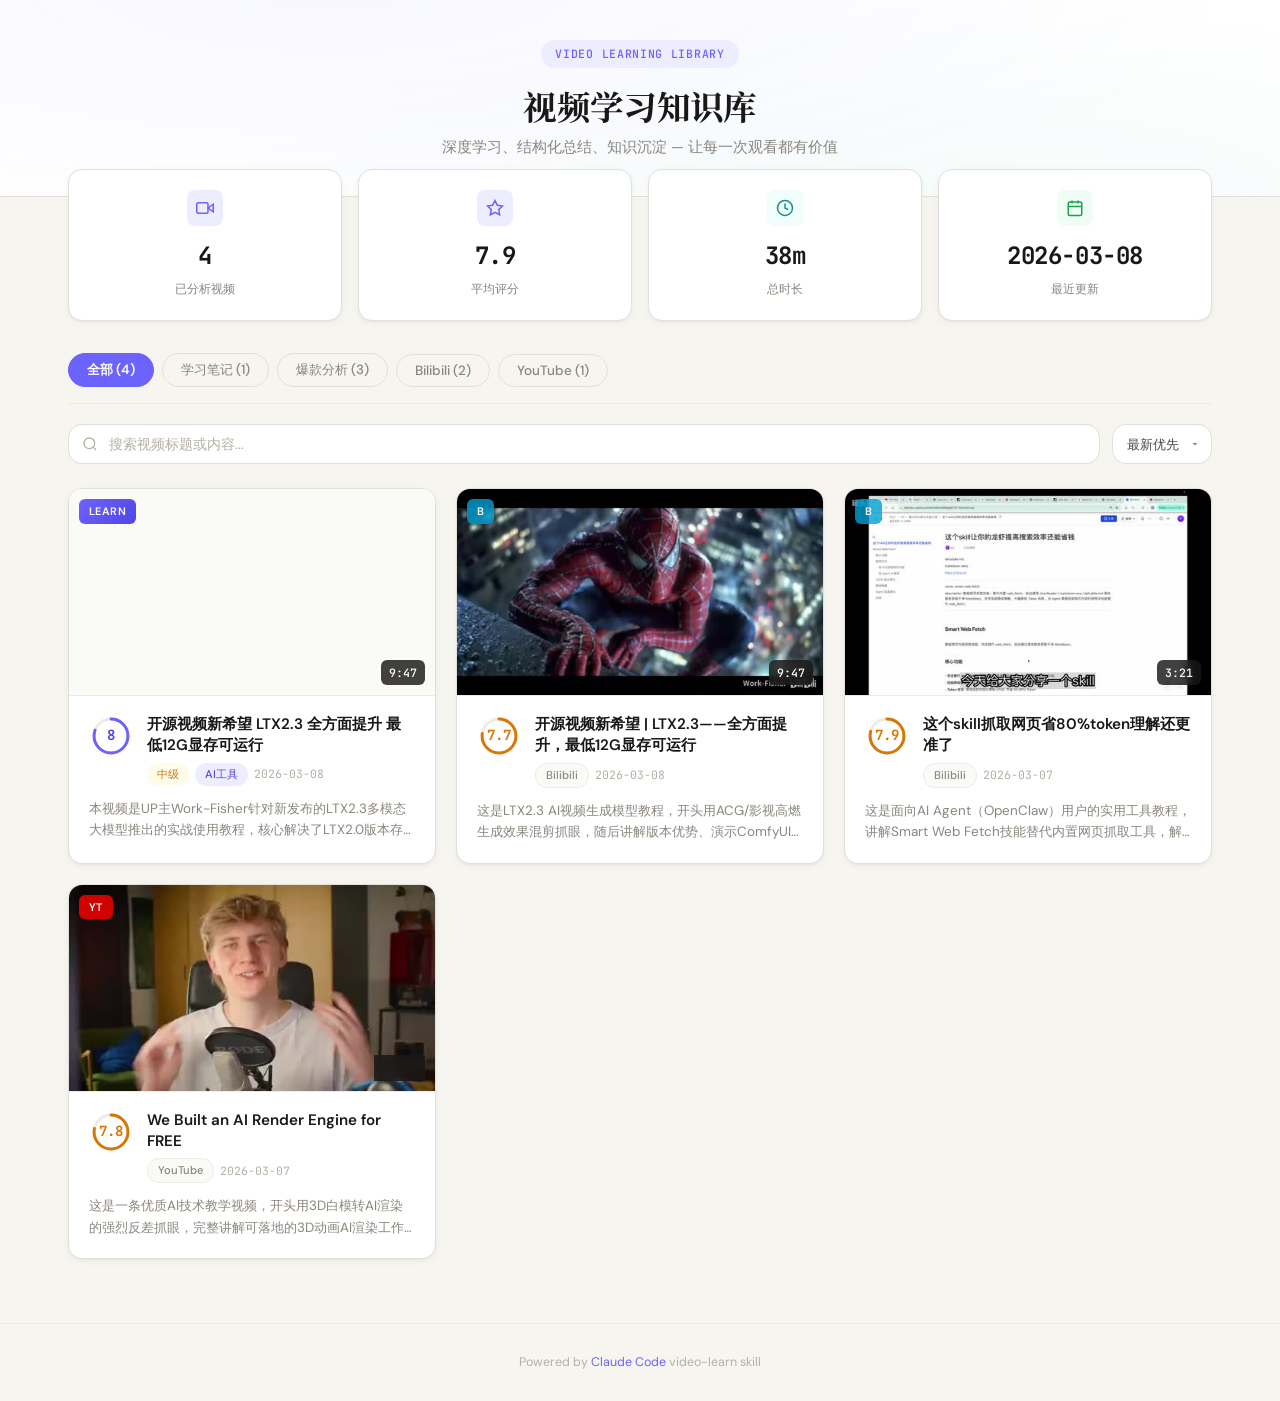
==== commit 2cebf08b: "Initial dashboard" ====
--- a/index.html
+++ b/index.html
@@ -78,7 +78,7 @@
 </div>
 
 <footer class="site-footer">
-  <p>Powered by <a href="https://github.com/anthropics/claude-code" target="_blank">Claude Code</a> video-learn &amp; video-optimize skills</p>
+  <p>Powered by <a href="https://github.com/anthropics/claude-code" target="_blank">Claude Code</a> video-learn skill</p>
 </footer>
 
 <script>
@@ -96,7 +96,7 @@
         renderVideos();
     } catch (e) {
         document.getElementById('videoGrid').innerHTML =
-            '<div class="loading-state">&#x8FD8;&#x6CA1;&#x6709;&#x89C6;&#x9891;&#xFF0C;&#x8FD0;&#x884C; /video-learn &#x6216; /video-optimize &#x6DFB;&#x52A0;&#x7B2C;&#x4E00;&#x4E2A;&#x5206;&#x6790;&#x3002;</div>';
+            '<div class="loading-state">&#x8FD8;&#x6CA1;&#x6709;&#x89C6;&#x9891;&#xFF0C;&#x8FD0;&#x884C; /video-learn &#x6DFB;&#x52A0;&#x7B2C;&#x4E00;&#x4E2A;&#x5206;&#x6790;&#x3002;</div>';
     }
 }
 
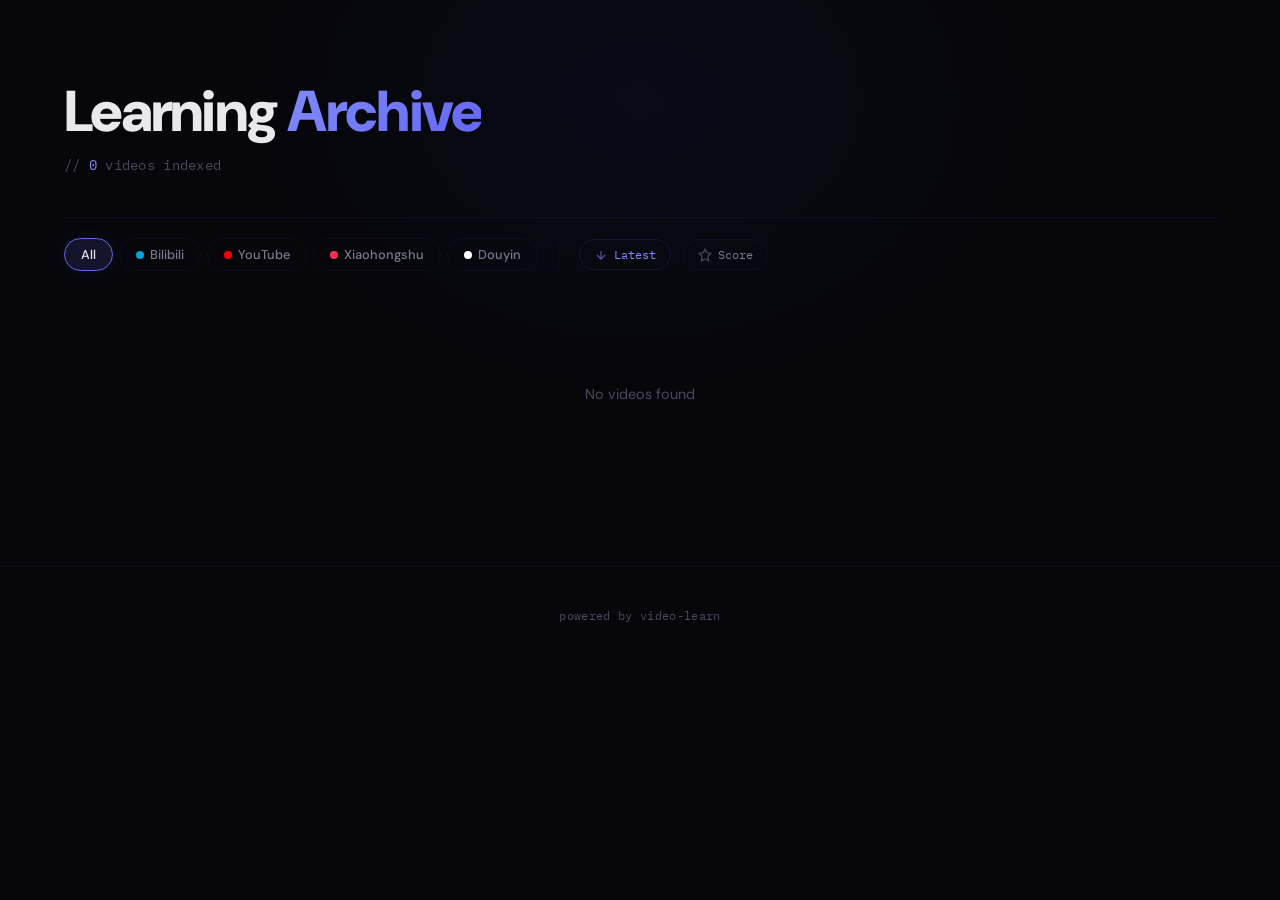
==== commit 4465c2e4: "Update dashboard: dark minimalist design" ====
--- a/index.html
+++ b/index.html
@@ -3,305 +3,550 @@
 <head>
 <meta charset="UTF-8">
 <meta name="viewport" content="width=device-width, initial-scale=1.0">
-<title>Video Learning Library</title>
-<link rel="preconnect" href="https://fonts.googleapis.com">
-<link href="https://fonts.googleapis.com/css2?family=Noto+Serif+SC:wght@400;600;700&family=DM+Sans:ital,opsz,wght@0,9..40,300;0,9..40,400;0,9..40,500;0,9..40,600;0,9..40,700;1,9..40,400&family=JetBrains+Mono:wght@400;500&display=swap" rel="stylesheet">
-<link rel="stylesheet" href="assets/styles.css">
+<title>Learning Archive</title>
+<style>
+@import url('https://fonts.googleapis.com/css2?family=DM+Sans:wght@400;500;700;900&display=swap');
+@import url('https://fonts.googleapis.com/css2?family=IBM+Plex+Mono:wght@400;500&display=swap');
+
+*, *::before, *::after { margin: 0; padding: 0; box-sizing: border-box; }
+
+:root {
+  --bg-deep: #06060B;
+  --bg-surface: #0D0D14;
+  --bg-card: #12121C;
+  --bg-card-hover: #181826;
+  --border-subtle: rgba(99, 102, 241, 0.08);
+  --border-hover: rgba(99, 102, 241, 0.2);
+  --text-primary: #E8E8ED;
+  --text-secondary: #7A7A8E;
+  --text-muted: #4A4A5E;
+  --accent: #6366F1;
+  --accent-glow: rgba(99, 102, 241, 0.15);
+  --accent-soft: #818CF8;
+  --bili: #00A1D6;
+  --yt: #FF0000;
+  --xhs: #FE2C55;
+  --dy: #FFFFFF;
+  --radius: 12px;
+  --font-heading: 'DM Sans', -apple-system, sans-serif;
+  --font-mono: 'IBM Plex Mono', monospace;
+}
+
+html { scroll-behavior: smooth; }
+
+body {
+  background: var(--bg-deep);
+  color: var(--text-primary);
+  font-family: var(--font-heading);
+  font-weight: 400;
+  line-height: 1.6;
+  min-height: 100vh;
+  overflow-x: hidden;
+}
+
+body::before {
+  content: '';
+  position: fixed;
+  top: -200px;
+  left: 50%;
+  transform: translateX(-50%);
+  width: 800px;
+  height: 600px;
+  background: radial-gradient(ellipse, rgba(99, 102, 241, 0.06) 0%, transparent 70%);
+  pointer-events: none;
+  z-index: 0;
+}
+
+.container {
+  max-width: 1200px;
+  margin: 0 auto;
+  padding: 0 24px;
+  position: relative;
+  z-index: 1;
+}
+
+/* Header */
+.header {
+  padding: 80px 0 40px;
+  text-align: left;
+}
+
+.header h1 {
+  font-family: var(--font-heading);
+  font-weight: 900;
+  font-size: clamp(2.4rem, 5vw, 3.6rem);
+  letter-spacing: -0.03em;
+  color: var(--text-primary);
+  line-height: 1.1;
+}
+
+.header h1 span {
+  background: linear-gradient(135deg, var(--accent-soft), var(--accent));
+  -webkit-background-clip: text;
+  -webkit-text-fill-color: transparent;
+  background-clip: text;
+}
+
+.header .subtitle {
+  margin-top: 12px;
+  font-family: var(--font-mono);
+  font-size: 0.85rem;
+  color: var(--text-muted);
+  letter-spacing: 0.02em;
+}
+
+.header .subtitle .count { color: var(--accent-soft); }
+
+/* Filter Bar */
+.filter-bar {
+  display: flex;
+  align-items: center;
+  gap: 12px;
+  padding: 20px 0 32px;
+  border-top: 1px solid var(--border-subtle);
+  flex-wrap: wrap;
+}
+
+.filter-group {
+  display: flex;
+  gap: 6px;
+  flex-wrap: wrap;
+}
+
+.filter-chip {
+  display: inline-flex;
+  align-items: center;
+  gap: 6px;
+  padding: 7px 16px;
+  border-radius: 100px;
+  border: 1px solid var(--border-subtle);
+  background: transparent;
+  color: var(--text-secondary);
+  font-family: var(--font-heading);
+  font-size: 0.8rem;
+  font-weight: 500;
+  cursor: pointer;
+  transition: all 0.25s ease;
+  white-space: nowrap;
+}
+
+.filter-chip:hover {
+  border-color: var(--border-hover);
+  color: var(--text-primary);
+  background: rgba(99, 102, 241, 0.05);
+}
+
+.filter-chip.active {
+  border-color: var(--accent);
+  color: var(--text-primary);
+  background: var(--accent-glow);
+  box-shadow: 0 0 20px rgba(99, 102, 241, 0.1);
+}
+
+.filter-chip .dot {
+  width: 8px;
+  height: 8px;
+  border-radius: 50%;
+  flex-shrink: 0;
+}
+
+.filter-separator {
+  width: 1px;
+  height: 24px;
+  background: var(--border-subtle);
+  margin: 0 8px;
+}
+
+.sort-btn {
+  display: inline-flex;
+  align-items: center;
+  gap: 6px;
+  padding: 7px 14px;
+  border-radius: 100px;
+  border: 1px solid var(--border-subtle);
+  background: transparent;
+  color: var(--text-secondary);
+  font-family: var(--font-mono);
+  font-size: 0.75rem;
+  cursor: pointer;
+  transition: all 0.25s ease;
+}
+
+.sort-btn:hover {
+  border-color: var(--border-hover);
+  color: var(--text-primary);
+}
+
+.sort-btn.active {
+  color: var(--accent-soft);
+  border-color: rgba(99, 102, 241, 0.15);
+}
+
+.sort-btn svg { width: 14px; height: 14px; opacity: 0.6; }
+
+/* Video Grid */
+.video-grid {
+  display: grid;
+  grid-template-columns: repeat(auto-fill, minmax(320px, 1fr));
+  gap: 20px;
+  padding-bottom: 80px;
+}
+
+.video-card {
+  background: var(--bg-card);
+  border: 1px solid var(--border-subtle);
+  border-radius: var(--radius);
+  overflow: hidden;
+  cursor: pointer;
+  transition: all 0.35s cubic-bezier(0.23, 1, 0.32, 1);
+  text-decoration: none;
+  color: inherit;
+  display: block;
+}
+
+.video-card:hover {
+  background: var(--bg-card-hover);
+  border-color: var(--border-hover);
+  transform: translateY(-4px);
+  box-shadow:
+    0 20px 40px rgba(0, 0, 0, 0.3),
+    0 0 60px rgba(99, 102, 241, 0.06);
+}
+
+.card-thumb {
+  position: relative;
+  width: 100%;
+  padding-top: 56.25%;
+  background: var(--bg-surface);
+  overflow: hidden;
+}
+
+.card-thumb img {
+  position: absolute;
+  top: 0; left: 0;
+  width: 100%; height: 100%;
+  object-fit: cover;
+  transition: transform 0.5s cubic-bezier(0.23, 1, 0.32, 1);
+}
+
+.video-card:hover .card-thumb img { transform: scale(1.04); }
+
+.card-thumb .platform-badge {
+  position: absolute;
+  top: 10px; left: 10px;
+  display: flex;
+  align-items: center;
+  gap: 5px;
+  padding: 4px 10px;
+  border-radius: 6px;
+  background: rgba(0, 0, 0, 0.7);
+  backdrop-filter: blur(8px);
+  font-family: var(--font-mono);
+  font-size: 0.65rem;
+  font-weight: 500;
+  color: #fff;
+  letter-spacing: 0.04em;
+  text-transform: uppercase;
+}
+
+.card-thumb .platform-badge .p-dot {
+  width: 6px; height: 6px;
+  border-radius: 50%;
+}
+
+.card-thumb .duration-badge {
+  position: absolute;
+  bottom: 10px; right: 10px;
+  padding: 3px 8px;
+  border-radius: 4px;
+  background: rgba(0, 0, 0, 0.75);
+  backdrop-filter: blur(8px);
+  font-family: var(--font-mono);
+  font-size: 0.7rem;
+  color: rgba(255, 255, 255, 0.85);
+}
+
+.card-body { padding: 16px 18px 20px; }
+
+.card-title {
+  font-family: var(--font-heading);
+  font-weight: 700;
+  font-size: 0.95rem;
+  line-height: 1.4;
+  color: var(--text-primary);
+  display: -webkit-box;
+  -webkit-line-clamp: 2;
+  -webkit-box-orient: vertical;
+  overflow: hidden;
+  margin-bottom: 10px;
+}
+
+.card-meta {
+  display: flex;
+  align-items: center;
+  gap: 10px;
+  margin-bottom: 8px;
+}
+
+.card-score {
+  font-family: var(--font-mono);
+  font-size: 0.75rem;
+  font-weight: 500;
+  padding: 2px 8px;
+  border-radius: 4px;
+  background: var(--accent-glow);
+  color: var(--accent-soft);
+  border: 1px solid rgba(99, 102, 241, 0.15);
+}
+
+.card-date {
+  font-family: var(--font-mono);
+  font-size: 0.72rem;
+  color: var(--text-muted);
+}
+
+.card-summary {
+  font-size: 0.82rem;
+  line-height: 1.55;
+  color: var(--text-secondary);
+  display: -webkit-box;
+  -webkit-line-clamp: 2;
+  -webkit-box-orient: vertical;
+  overflow: hidden;
+}
+
+/* Empty State */
+.empty-state {
+  text-align: center;
+  padding: 80px 20px;
+  color: var(--text-muted);
+  font-size: 0.9rem;
+  grid-column: 1 / -1;
+}
+
+/* Footer */
+.footer {
+  padding: 40px 0;
+  text-align: center;
+  border-top: 1px solid var(--border-subtle);
+  font-family: var(--font-mono);
+  font-size: 0.72rem;
+  color: var(--text-muted);
+  letter-spacing: 0.03em;
+}
+
+/* Shimmer loading */
+.card-thumb.loading {
+  background: linear-gradient(110deg, var(--bg-surface) 8%, #1a1a28 18%, var(--bg-surface) 33%);
+  background-size: 200% 100%;
+  animation: shimmer 1.5s infinite linear;
+}
+
+@keyframes shimmer { to { background-position-x: -200%; } }
+
+/* Animations */
+@keyframes fadeInUp {
+  from { opacity: 0; transform: translateY(20px); }
+  to { opacity: 1; transform: translateY(0); }
+}
+
+.video-card { animation: fadeInUp 0.5s ease both; }
+.video-card:nth-child(1) { animation-delay: 0.05s; }
+.video-card:nth-child(2) { animation-delay: 0.1s; }
+.video-card:nth-child(3) { animation-delay: 0.15s; }
+.video-card:nth-child(4) { animation-delay: 0.2s; }
+.video-card:nth-child(5) { animation-delay: 0.25s; }
+.video-card:nth-child(6) { animation-delay: 0.3s; }
+
+/* Responsive */
+@media (max-width: 768px) {
+  .container { padding: 0 16px; }
+  .header { padding: 48px 0 24px; }
+  .video-grid { grid-template-columns: 1fr; gap: 16px; }
+  .filter-separator { display: none; }
+  .filter-bar { gap: 8px; }
+}
+</style>
 </head>
 <body>
 
-<header class="site-header">
-  <div class="header-inner">
-    <span class="site-logo">VIDEO LEARNING LIBRARY</span>
-    <h1 class="site-title">&#x89C6;&#x9891;&#x5B66;&#x4E60;&#x77E5;&#x8BC6;&#x5E93;</h1>
-    <p class="site-subtitle">&#x6DF1;&#x5EA6;&#x5B66;&#x4E60;&#x3001;&#x7ED3;&#x6784;&#x5316;&#x603B;&#x7ED3;&#x3001;&#x77E5;&#x8BC6;&#x6C89;&#x6DC0; &mdash; &#x8BA9;&#x6BCF;&#x4E00;&#x6B21;&#x89C2;&#x770B;&#x90FD;&#x6709;&#x4EF7;&#x503C;</p>
+<div class="container">
+  <header class="header">
+    <h1>Learning <span>Archive</span></h1>
+    <p class="subtitle">// <span class="count" id="videoCount">0</span> videos indexed</p>
+  </header>
+
+  <div class="filter-bar">
+    <div class="filter-group" id="platformFilters">
+      <button class="filter-chip active" data-platform="all">All</button>
+      <button class="filter-chip" data-platform="bilibili">
+        <span class="dot" style="background: var(--bili)"></span>Bilibili
+      </button>
+      <button class="filter-chip" data-platform="youtube">
+        <span class="dot" style="background: var(--yt)"></span>YouTube
+      </button>
+      <button class="filter-chip" data-platform="xiaohongshu">
+        <span class="dot" style="background: var(--xhs)"></span>Xiaohongshu
+      </button>
+      <button class="filter-chip" data-platform="douyin">
+        <span class="dot" style="background: var(--dy)"></span>Douyin
+      </button>
+    </div>
+    <div class="filter-separator"></div>
+    <button class="sort-btn active" id="sortLatest" data-sort="date">
+      <svg viewBox="0 0 24 24" fill="none" stroke="currentColor" stroke-width="2"><path d="M12 5v14M5 12l7 7 7-7"/></svg>
+      Latest
+    </button>
+    <button class="sort-btn" id="sortScore" data-sort="score">
+      <svg viewBox="0 0 24 24" fill="none" stroke="currentColor" stroke-width="2"><path d="M12 2l3.09 6.26L22 9.27l-5 4.87L18.18 22 12 18.56 5.82 22 7 14.14 2 9.27l6.91-1.01L12 2z"/></svg>
+      Score
+    </button>
   </div>
-</header>
-
-<div class="stats-bar" id="statsBar">
-  <div class="stat-card">
-    <div class="stat-icon si-ink">
-      <svg width="18" height="18" viewBox="0 0 24 24" fill="none" stroke="currentColor" stroke-width="2"><path d="M23 7l-7 5 7 5V7z"/><rect x="1" y="5" width="15" height="14" rx="2"/></svg>
-    </div>
-    <span class="stat-value" id="statTotal">--</span>
-    <span class="stat-label">&#x5DF2;&#x5206;&#x6790;&#x89C6;&#x9891;</span>
-  </div>
-  <div class="stat-card">
-    <div class="stat-icon si-ink">
-      <svg width="18" height="18" viewBox="0 0 24 24" fill="none" stroke="currentColor" stroke-width="2"><polygon points="12 2 15.09 8.26 22 9.27 17 14.14 18.18 21.02 12 17.77 5.82 21.02 7 14.14 2 9.27 8.91 8.26 12 2"/></svg>
-    </div>
-    <span class="stat-value" id="statAvgScore">--</span>
-    <span class="stat-label">&#x5E73;&#x5747;&#x8BC4;&#x5206;</span>
-  </div>
-  <div class="stat-card">
-    <div class="stat-icon si-teal">
-      <svg width="18" height="18" viewBox="0 0 24 24" fill="none" stroke="currentColor" stroke-width="2"><circle cx="12" cy="12" r="10"/><path d="M12 6v6l4 2"/></svg>
-    </div>
-    <span class="stat-value" id="statWatchTime">--</span>
-    <span class="stat-label">&#x603B;&#x65F6;&#x957F;</span>
-  </div>
-  <div class="stat-card">
-    <div class="stat-icon si-green">
-      <svg width="18" height="18" viewBox="0 0 24 24" fill="none" stroke="currentColor" stroke-width="2"><rect x="3" y="4" width="18" height="18" rx="2"/><line x1="16" y1="2" x2="16" y2="6"/><line x1="8" y1="2" x2="8" y2="6"/><line x1="3" y1="10" x2="21" y2="10"/></svg>
-    </div>
-    <span class="stat-value" id="statLatest">--</span>
-    <span class="stat-label">&#x6700;&#x8FD1;&#x66F4;&#x65B0;</span>
+
+  <div class="video-grid" id="videoGrid">
+    <div class="empty-state">Loading archive...</div>
   </div>
 </div>
 
-<div class="container">
-  <div class="tab-row" id="platformTabs">
-    <button class="tab-btn active" data-platform="">All</button>
-  </div>
-
-  <div class="toolbar">
-    <div class="search-box">
-      <svg width="16" height="16" viewBox="0 0 24 24" fill="none" stroke="currentColor" stroke-width="2"><circle cx="11" cy="11" r="8"/><line x1="21" y1="21" x2="16.65" y2="16.65"/></svg>
-      <input type="text" id="searchInput" placeholder="&#x641C;&#x7D22;&#x89C6;&#x9891;&#x6807;&#x9898;&#x6216;&#x5185;&#x5BB9;..." />
-    </div>
-    <select id="sortSelect" class="sort-select">
-      <option value="date-desc">&#x6700;&#x65B0;&#x4F18;&#x5148;</option>
-      <option value="date-asc">&#x6700;&#x65E9;&#x4F18;&#x5148;</option>
-      <option value="score-desc">&#x8BC4;&#x5206;&#x6700;&#x9AD8;</option>
-      <option value="score-asc">&#x8BC4;&#x5206;&#x6700;&#x4F4E;</option>
-    </select>
-  </div>
-
-  <div class="video-grid" id="videoGrid">
-    <div class="loading-state"><div class="spinner"></div>Loading catalog...</div>
-  </div>
-
-  <div class="empty-state" id="emptyState" style="display:none">
-    <p class="empty-title">&#x6CA1;&#x6709;&#x627E;&#x5230;&#x5339;&#x914D;&#x7684;&#x89C6;&#x9891;</p>
-    <p class="empty-hint">&#x8BD5;&#x8BD5;&#x5176;&#x4ED6;&#x641C;&#x7D22;&#x5173;&#x952E;&#x8BCD;&#x6216;&#x5207;&#x6362;&#x5206;&#x7C7B;&#x6807;&#x7B7E;</p>
-  </div>
-</div>
-
-<footer class="site-footer">
-  <p>Powered by <a href="https://github.com/anthropics/claude-code" target="_blank">Claude Code</a> video-learn skill</p>
+<footer class="footer">
+  <div class="container">powered by video-learn</div>
 </footer>
 
 <script>
+const PLATFORM_COLORS = {
+  bilibili: '#00A1D6',
+  youtube: '#FF0000',
+  xiaohongshu: '#FE2C55',
+  douyin: '#FFFFFF',
+  unknown: '#6366F1'
+};
+
+const PLATFORM_LABELS = {
+  bilibili: 'BILI',
+  youtube: 'YT',
+  xiaohongshu: 'XHS',
+  douyin: 'DY',
+  unknown: '--'
+};
+
 let allVideos = [];
-let activePlatform = '';
-
-async function loadCatalog() {
-    try {
-        const resp = await fetch('data/catalog.json');
-        if (!resp.ok) throw new Error('Catalog not found');
-        const catalog = await resp.json();
-        allVideos = catalog.videos || [];
-        updateStats(catalog);
-        buildPlatformTabs();
-        renderVideos();
-    } catch (e) {
-        document.getElementById('videoGrid').innerHTML =
-            '<div class="loading-state">&#x8FD8;&#x6CA1;&#x6709;&#x89C6;&#x9891;&#xFF0C;&#x8FD0;&#x884C; /video-learn &#x6DFB;&#x52A0;&#x7B2C;&#x4E00;&#x4E2A;&#x5206;&#x6790;&#x3002;</div>';
-    }
-}
-
-function updateStats(catalog) {
-    document.getElementById('statTotal').textContent = catalog.total_videos || 0;
-    const videos = catalog.videos || [];
-    if (videos.length > 0) {
-        const avg = videos.reduce((s, v) => s + (v.score || 0), 0) / videos.length;
-        document.getElementById('statAvgScore').textContent = avg.toFixed(1);
-        const totalSec = videos.reduce((s, v) => s + (v.duration || 0), 0);
-        const hours = Math.floor(totalSec / 3600);
-        const mins = Math.floor((totalSec % 3600) / 60);
-        document.getElementById('statWatchTime').textContent =
-            hours > 0 ? hours + 'h ' + mins + 'm' : mins + 'm';
-        document.getElementById('statLatest').textContent = videos[0].date || '--';
-    }
-}
-
-function buildPlatformTabs() {
-    const container = document.getElementById('platformTabs');
-    const learningCount = allVideos.filter(v => v.type === 'learning').length;
-    const optimizeCount = allVideos.filter(v => v.type !== 'learning').length;
-    const platforms = [...new Set(allVideos.filter(v => v.type !== 'learning').map(v => v.platform).filter(Boolean))];
-    const counts = {};
-    allVideos.filter(v => v.type !== 'learning').forEach(v => { counts[v.platform] = (counts[v.platform] || 0) + 1; });
-
-    container.querySelector('[data-platform=""]').textContent = '\u5168\u90E8 (' + allVideos.length + ')';
-
-    if (learningCount > 0) {
-        const btn = document.createElement('button');
-        btn.className = 'tab-btn tab-learning';
-        btn.dataset.platform = '__learning__';
-        btn.textContent = '\u5B66\u4E60\u7B14\u8BB0 (' + learningCount + ')';
-        btn.addEventListener('click', () => { setTab(btn, '__learning__'); });
-        container.appendChild(btn);
-    }
-    if (learningCount > 0 && optimizeCount > 0) {
-        const btn = document.createElement('button');
-        btn.className = 'tab-btn';
-        btn.dataset.platform = '__optimize__';
-        btn.textContent = '\u7206\u6B3E\u5206\u6790 (' + optimizeCount + ')';
-        btn.addEventListener('click', () => { setTab(btn, '__optimize__'); });
-        container.appendChild(btn);
-    }
-    platforms.forEach(p => {
-        const btn = document.createElement('button');
-        btn.className = 'tab-btn';
-        btn.dataset.platform = p;
-        btn.textContent = p + ' (' + (counts[p] || 0) + ')';
-        btn.addEventListener('click', () => { setTab(btn, p); });
-        container.appendChild(btn);
-    });
-    container.querySelector('[data-platform=""]').addEventListener('click', function() { setTab(this, ''); });
-}
-
-function setTab(btn, platform) {
-    document.querySelectorAll('.tab-btn').forEach(b => b.classList.remove('active'));
+let currentPlatform = 'all';
+let currentSort = 'date';
+
+function formatDuration(seconds) {
+  if (!seconds) return '';
+  const m = Math.floor(seconds / 60);
+  const s = Math.floor(seconds % 60);
+  return m + ':' + String(s).padStart(2, '0');
+}
+
+function detectPlatform(v) {
+  if (v.platform) return v.platform.toLowerCase();
+  const url = v.source_url || '';
+  if (url.includes('bilibili')) return 'bilibili';
+  if (url.includes('youtube') || url.includes('youtu.be')) return 'youtube';
+  if (url.includes('xiaohongshu') || url.includes('xhslink')) return 'xiaohongshu';
+  if (url.includes('douyin')) return 'douyin';
+  return 'unknown';
+}
+
+function getScore(v) {
+  return v.learning_rating || v.score || v.overall_score || 0;
+}
+
+function getThumbUrl(v) {
+  if (v.thumbnail && (v.thumbnail.startsWith('http') || v.thumbnail.startsWith('data:'))) return v.thumbnail;
+  if (v.thumbnail) return v.thumbnail;
+  if (v.slug) return './data/videos/' + v.slug + '/thumbnail.jpg';
+  return '';
+}
+
+function escapeHtml(str) {
+  const div = document.createElement('div');
+  div.textContent = str;
+  return div.innerHTML;
+}
+
+function renderCards(videos) {
+  const grid = document.getElementById('videoGrid');
+  if (!videos.length) {
+    grid.innerHTML = '<div class="empty-state">No videos found</div>';
+    return;
+  }
+  grid.innerHTML = videos.map((v, i) => {
+    const platform = detectPlatform(v);
+    const color = PLATFORM_COLORS[platform] || PLATFORM_COLORS.unknown;
+    const label = PLATFORM_LABELS[platform] || '--';
+    const score = getScore(v);
+    const thumb = getThumbUrl(v);
+    const duration = formatDuration(v.duration);
+    const reportUrl = v.report || '#';
+    const date = v.date || '';
+    return `
+      <a class="video-card" href="${reportUrl}" style="animation-delay:${Math.min(i * 0.05, 0.3)}s">
+        <div class="card-thumb${thumb ? '' : ' loading'}">
+          ${thumb ? `<img src="${thumb}" alt="" loading="lazy" onerror="this.parentElement.classList.add('loading');this.remove()">` : ''}
+          <div class="platform-badge"><span class="p-dot" style="background:${color}"></span>${label}</div>
+          ${duration ? `<div class="duration-badge">${duration}</div>` : ''}
+        </div>
+        <div class="card-body">
+          <div class="card-title">${escapeHtml(v.title || 'Untitled')}</div>
+          <div class="card-meta">
+            ${score ? `<span class="card-score">${Number(score).toFixed(1)}</span>` : ''}
+            <span class="card-date">${date}</span>
+          </div>
+          ${v.summary ? `<div class="card-summary">${escapeHtml(v.summary)}</div>` : ''}
+        </div>
+      </a>
+    `;
+  }).join('');
+}
+
+function filterAndSort() {
+  let filtered = currentPlatform === 'all'
+    ? [...allVideos]
+    : allVideos.filter(v => detectPlatform(v) === currentPlatform);
+
+  if (currentSort === 'score') {
+    filtered.sort((a, b) => getScore(b) - getScore(a));
+  } else {
+    filtered.sort((a, b) => (b.date || '').localeCompare(a.date || ''));
+  }
+  renderCards(filtered);
+}
+
+// Platform filter
+document.getElementById('platformFilters').addEventListener('click', e => {
+  const chip = e.target.closest('.filter-chip');
+  if (!chip) return;
+  document.querySelectorAll('.filter-chip').forEach(c => c.classList.remove('active'));
+  chip.classList.add('active');
+  currentPlatform = chip.dataset.platform;
+  filterAndSort();
+});
+
+// Sort
+document.querySelectorAll('.sort-btn').forEach(btn => {
+  btn.addEventListener('click', () => {
+    document.querySelectorAll('.sort-btn').forEach(b => b.classList.remove('active'));
     btn.classList.add('active');
-    activePlatform = platform;
-    renderVideos();
-}
-
-function getFilteredVideos() {
-    const query = document.getElementById('searchInput').value.toLowerCase();
-    const platform = activePlatform;
-    const sort = document.getElementById('sortSelect').value;
-    let filtered = allVideos.filter(v => {
-        if (query && !v.title.toLowerCase().includes(query) &&
-            !(v.summary || '').toLowerCase().includes(query)) return false;
-        if (platform === '__learning__' && v.type !== 'learning') return false;
-        if (platform === '__optimize__' && v.type === 'learning') return false;
-        if (platform && platform !== '__learning__' && platform !== '__optimize__' && v.platform !== platform) return false;
-        return true;
-    });
-    filtered.sort((a, b) => {
-        switch (sort) {
-            case 'date-desc': return (b.date || '').localeCompare(a.date || '');
-            case 'date-asc': return (a.date || '').localeCompare(b.date || '');
-            case 'score-desc': return (b.score || 0) - (a.score || 0);
-            case 'score-asc': return (a.score || 0) - (b.score || 0);
-            default: return 0;
-        }
-    });
-    return filtered;
-}
-
-function formatDuration(seconds) {
-    if (!seconds) return '--';
-    const m = Math.floor(seconds / 60);
-    const s = Math.floor(seconds % 60);
-    return m + ':' + String(s).padStart(2, '0');
-}
-
-function scoreRingSvg(score, strokeColor) {
-    const circ = 125.7;
-    const offset = circ - (score / 10.0) * circ;
-    return '<svg width="44" height="44" viewBox="0 0 52 52">' +
-      '<circle cx="26" cy="26" r="20" fill="none" stroke="#EDEBE4" stroke-width="3.5"/>' +
-      '<circle cx="26" cy="26" r="20" fill="none" stroke="' + strokeColor + '" stroke-width="3.5" ' +
-      'stroke-dasharray="' + circ.toFixed(1) + '" stroke-dashoffset="' + offset.toFixed(1) + '" stroke-linecap="round"/>' +
-      '</svg>';
-}
-
-function scoreStrokeColor(score) {
-    if (score >= 8) return '#16A34A';
-    if (score >= 6) return '#D97706';
-    return '#E11D48';
-}
-
-function scoreTextClass(score) {
-    if (score >= 8) return 'ring-num-green';
-    if (score >= 6) return 'ring-num-amber';
-    return 'ring-num-rose';
-}
-
-function platformIcon(platform) {
-    return {'YouTube':'YT','Bilibili':'B','Douyin':'DY','Xiaohongshu':'XHS','TikTok':'TT'}[platform] || '?';
-}
-
-function platformBadgeClass(platform) {
-    return {'YouTube':'badge-yt','Bilibili':'badge-bili','Douyin':'badge-dy',
-            'Xiaohongshu':'badge-xhs','TikTok':'badge-tt'}[platform] || 'badge-default';
-}
-
-function renderVideos() {
-    const grid = document.getElementById('videoGrid');
-    const empty = document.getElementById('emptyState');
-    const videos = getFilteredVideos();
-    if (videos.length === 0) { grid.innerHTML = ''; empty.style.display = 'block'; return; }
-    empty.style.display = 'none';
-
-    grid.innerHTML = videos.map(v => {
-        const score = v.learning_rating || v.score || 0;
-        const isLearning = v.type === 'learning';
-
-        if (isLearning) {
-            const diffMap = {'beginner':['\u521D\u7EA7','pill-diff-b'],'intermediate':['\u4E2D\u7EA7','pill-diff-i'],'advanced':['\u9AD8\u7EA7','pill-diff-a']};
-            const [diffLabel, diffClass] = diffMap[v.difficulty] || diffMap['intermediate'];
-            return `
-            <a class="video-card" href="${v.report || '#'}">
-              <div class="card-thumb">
-                <img src="${v.thumbnail || ''}" alt="" loading="lazy" onerror="this.style.display='none'" />
-                <span class="card-duration">${formatDuration(v.duration)}</span>
-                <span class="card-badge badge-learn">LEARN</span>
-              </div>
-              <div class="card-body">
-                <div class="card-head">
-                  <div class="card-ring">
-                    ${scoreRingSvg(score, '#6C63FF')}
-                    <span class="ring-num ring-num-ink">${score}</span>
-                  </div>
-                  <div class="card-info">
-                    <h3 class="card-title">${escapeHtml(v.title || 'Untitled')}</h3>
-                    <div class="card-tags">
-                      <span class="card-pill ${diffClass}">${diffLabel}</span>
-                      ${v.category ? '<span class="card-pill pill-cat">' + escapeHtml(v.category) + '</span>' : ''}
-                      <span class="card-date">${v.date || ''}</span>
-                    </div>
-                  </div>
-                </div>
-                <p class="card-summary">${escapeHtml((v.summary || '').substring(0, 120))}${(v.summary || '').length > 120 ? '...' : ''}</p>
-              </div>
-            </a>`;
-        }
-
-        const strokeColor = scoreStrokeColor(score);
-        const textClass = scoreTextClass(score);
-        const badgeCls = platformBadgeClass(v.platform);
-        return `
-        <a class="video-card" href="${v.report || '#'}">
-          <div class="card-thumb">
-            <img src="${v.thumbnail || ''}" alt="" loading="lazy" onerror="this.style.display='none'" />
-            <span class="card-duration">${formatDuration(v.duration)}</span>
-            <span class="card-badge ${badgeCls}">${platformIcon(v.platform)}</span>
-          </div>
-          <div class="card-body">
-            <div class="card-head">
-              <div class="card-ring">
-                ${scoreRingSvg(score, strokeColor)}
-                <span class="ring-num ${textClass}">${score}</span>
-              </div>
-              <div class="card-info">
-                <h3 class="card-title">${escapeHtml(v.title || 'Untitled')}</h3>
-                <div class="card-tags">
-                  <span class="card-pill pill-platform">${v.platform || ''}</span>
-                  <span class="card-date">${v.date || ''}</span>
-                </div>
-              </div>
-            </div>
-            <p class="card-summary">${escapeHtml((v.summary || '').substring(0, 120))}${(v.summary || '').length > 120 ? '...' : ''}</p>
-          </div>
-        </a>`;
-    }).join('');
-}
-
-function escapeHtml(str) {
-    const div = document.createElement('div');
-    div.textContent = str;
-    return div.innerHTML;
-}
-
-document.getElementById('searchInput').addEventListener('input', renderVideos);
-document.getElementById('sortSelect').addEventListener('change', renderVideos);
-loadCatalog();
+    currentSort = btn.dataset.sort;
+    filterAndSort();
+  });
+});
+
+// Load data
+fetch('./data/catalog.json')
+  .then(r => r.json())
+  .then(data => {
+    allVideos = data.videos || [];
+    document.getElementById('videoCount').textContent = allVideos.length;
+    filterAndSort();
+  })
+  .catch(() => {
+    document.getElementById('videoGrid').innerHTML =
+      '<div class="empty-state">Archive empty. Analyze your first video to get started.</div>';
+  });
 </script>
-
 </body>
 </html>
